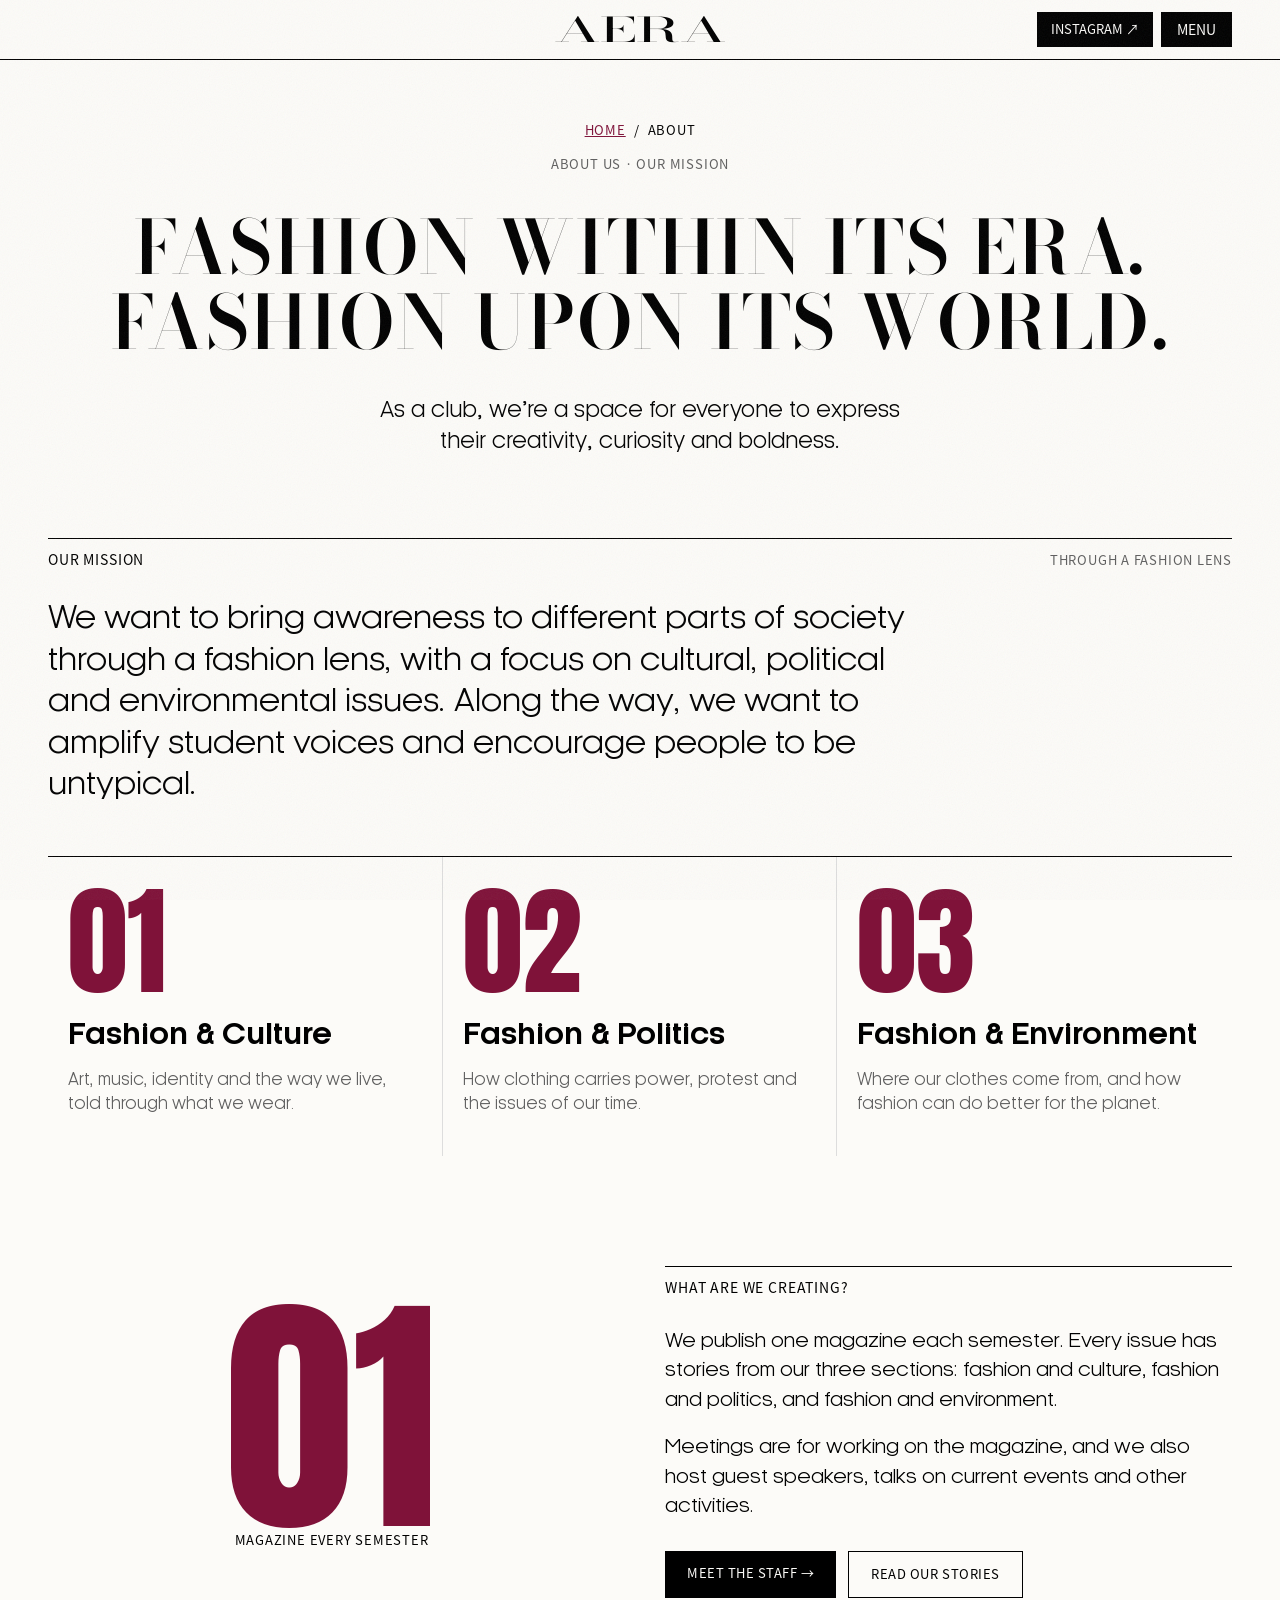
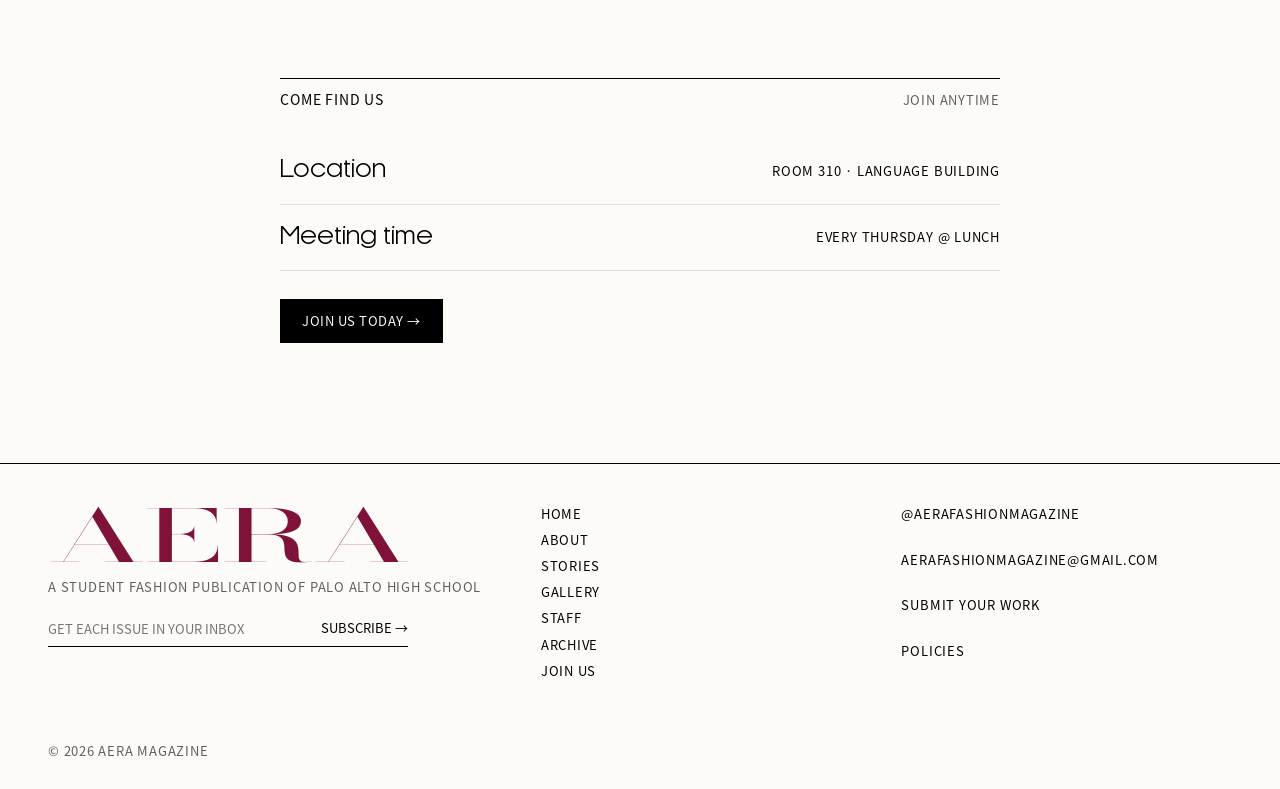
==== about.html @ 4d57c0d3 "Add the lace hover effect to the top bar AERA logo Hovering (or keyboard-focusing) the logo now fill" ====
<!doctype html>
<html lang="en">
<head>
  <meta charset="utf-8">
  <meta name="viewport" content="width=device-width, initial-scale=1">
  <title>About — Aera Magazine</title>
  <meta name="description" content="The mission, values and story of Aera Magazine.">
  <link rel="preconnect" href="https://fonts.googleapis.com">
  <link rel="preconnect" href="https://fonts.gstatic.com" crossorigin>
  <link href="https://fonts.googleapis.com/css2?family=Anton&family=Bodoni+Moda:opsz,wght@6..96,400..700&family=Pinyon+Script&display=swap" rel="stylesheet">
  <link rel="preload" href="assets/fonts/OPTIOnyx.otf" as="font" type="font/otf" crossorigin>
  <link rel="stylesheet" href="assets/css/style.css?v=2026111222451">
</head>
<body data-page="about">
  <div id="site-header"></div>
  <main>
    <header class="page-head about-head">
      <span class="kicker mono">about us · our mission</span>
      <h1 class="page-title about-title">Fashion within its era.<br>Fashion upon its world.</h1>
    </header>

    <!-- WHO ARE WE -->
    <p class="reveal about-lead">As a club, we’re a space for everyone to express their creativity, curiosity and boldness.</p>

    <div class="divider" aria-hidden="true"></div>

    <div class="wrap">
      <!-- OUR MISSION -->
      <div class="section-label"><h2>our mission</h2><span class="mono muted">through a fashion lens</span></div>
      <p class="reveal about-mission">We want to bring awareness to different parts of society through a fashion lens, with a focus on cultural, political and environmental issues. Along the way, we want to amplify student voices and encourage people to be untypical.</p>

      <div class="values values-3">
        <div class="value reveal"><div class="num">01</div><h3>Fashion &amp; Culture</h3><p>Art, music, identity and the way we live, told through what we wear.</p></div>
        <div class="value reveal"><div class="num">02</div><h3>Fashion &amp; Politics</h3><p>How clothing carries power, protest and the issues of our time.</p></div>
        <div class="value reveal"><div class="num">03</div><h3>Fashion &amp; Environment</h3><p>Where our clothes come from, and how fashion can do better for the planet.</p></div>
      </div>

      <!-- WHAT ARE WE CREATING -->
      <section class="history">
        <div class="reveal" style="text-align:center">
          <div class="big-num" aria-hidden="true">01</div>
          <span class="mono">magazine every semester</span>
        </div>
        <div class="reveal">
          <div class="section-label"><h2>what are we creating?</h2></div>
          <div class="about-copy">
            <p>We publish one magazine each semester. Every issue has stories from our three sections: fashion and culture, fashion and politics, and fashion and environment.</p>
            <p>Meetings are for working on the magazine, and we also host guest speakers, talks on current events and other activities.</p>
          </div>
          <p class="about-btns"><a class="btn" href="staff.html">meet the staff →</a><a class="btn ghost" href="stories.html">read our stories</a></p>
        </div>
      </section>

      <div class="divider" aria-hidden="true"></div>

      <!-- LOGISTICS / JOIN -->
      <section style="max-width:720px;margin:0 auto">
        <div class="reveal">
          <div class="section-label"><h2>come find us</h2><span class="mono muted">join anytime</span></div>
          <ul class="roles">
            <li>Location <span class="mono">room 310 · language building</span></li>
            <li>Meeting time <span class="mono">every thursday @ lunch</span></li>
          </ul>
          <p style="margin-top:28px"><a class="btn" href="join.html" data-view="join →">join us today →</a></p>
        </div>
      </section>

    </div>
  </main>
  <div id="site-footer"></div>
  <script src="assets/js/data.js?v=2026111222451"></script>
  <script src="assets/js/main.js?v=2026111222451"></script>

</body>
</html>
---- assets/css/style.css ----
/* ==================================================================
   AERA MAGAZINE — styles
   Quiet paper frame + loud editorial moments.
================================================================== */

/* RODE (Noto Sans CJK, SIL OFL) cut down to Latin: section headers, bylines, labels, always ALL CAPS */
@font-face { font-family: 'Rode'; src: url('../fonts/rode.woff2') format('woff2'); font-display: swap; }
/* Kamerik 105: titles (bold) and reading text (book). TODO: confirm a web licence */
@font-face { font-family: 'Kamerik'; src: url('../fonts/kamerik-book.woff2') format('woff2'); font-weight: 400; font-display: swap; }
@font-face { font-family: 'Kamerik'; src: url('../fonts/kamerik-bold.woff2') format('woff2'); font-weight: 700; font-display: swap; }
@font-face { font-family: 'Kamerik Title'; src: url('../fonts/kamerik-bold.woff2') format('woff2'); font-display: swap; }
/* brand font — OPTI Onyx (Castcraft). TODO: confirm a web licence before going public */
@font-face {
  font-family: 'Onyx';
  src: url('../fonts/OPTIOnyx.otf') format('opentype');
  font-display: swap;
}

:root {
  --paper: #FCFBF8;   /* page background: white with a hint of warmth */
  --panel: #F1EDE5;   /* soft stone behind the bookshelf and gallery ring */
  --ink: #000000;
  --muted: #5F5F5F;
  --line: #DDDDDD;

  /* AERA palette: mostly black & white, with these accents */
  --amaranth: #7F1239;           /* Dark Amaranth: main accent */
  --ivory: #FFF8E7;              /* Ivory Mist */
  --mahogany: #330B13;           /* Rich Mahogany */
  --pink: var(--ivory);          /* soft backgrounds */
  --butter: #FFF8E7;
  --cobalt: #000000;
  --magenta: #7F1239;
  --cherry: #7F1239;
  --yellow: #FFF8E7;
  --wine: #330B13;
  --forest: #330B13;
  --orange: #7F1239;
  --mustard: #FFF8E7;

  --logo: #7F1239;               /* AERA logo colour (dark amaranth) */
  --issue: var(--pink);          /* current issue colour — re-theme per issue */

  --f-brand: 'Onyx', 'Bodoni Moda', Georgia, serif;   /* AERA logo font: only for the word AERA */
  --f-title: 'Bodoni Moda', 'Didot', Georgia, serif;  /* big display titles (page titles, ring, menu) */
  --f-display: 'Montserrat', system-ui, sans-serif;
  --f-mono: 'Rode', 'Helvetica Neue', Arial, sans-serif;  /* labels, bylines, small text: always uppercase */
  --f-dot: var(--f-mono);
  --f-serif: 'Kamerik', 'Helvetica Neue', Arial, sans-serif;  /* descriptions + article text */
  --f-didone: var(--f-serif);
  --f-cond: 'Kamerik Title', 'Helvetica Neue', Arial, sans-serif;  /* article/section titles: Kamerik bold, normal case */
  --f-script: 'Pinyon Script', cursive;
  --f-num: 'Anton', 'Impact', sans-serif;  /* big numbers only (01, 02, 03) */

  --gutter: clamp(16px, 4vw, 48px);
  --nav-h: 60px;
}

*, *::before, *::after { box-sizing: border-box; }
html { scroll-behavior: smooth; }
body {
  margin: 0;
  background: var(--paper);
  color: var(--ink);
  font-family: var(--f-serif);
  font-size: 18px;
  line-height: 1.55;
  -webkit-font-smoothing: antialiased;
  overflow-x: hidden;
}
img { display: block; max-width: 100%; }
a { color: inherit; }
button { font: inherit; color: inherit; background: none; border: 0; cursor: pointer; padding: 0; }
::selection { background: var(--magenta); color: #fff; }

/* film grain over everything */
body::after {
  content: '';
  position: fixed; inset: 0;
  pointer-events: none;
  z-index: 9000;
  opacity: .06;
  background-image: url("data:image/svg+xml,%3Csvg xmlns='http://www.w3.org/2000/svg' width='180' height='180'%3E%3Cfilter id='n'%3E%3CfeTurbulence type='fractalNoise' baseFrequency='.85' numOctaves='3' stitchTiles='stitch'/%3E%3C/filter%3E%3Crect width='100%25' height='100%25' filter='url(%23n)'/%3E%3C/svg%3E");
}

/* ---------- type helpers ---------- */
.mono { font-family: var(--f-mono); font-size: 13px; letter-spacing: .06em; text-transform: uppercase; }
.dot  { font-family: var(--f-dot); text-transform: uppercase; font-weight: 400; letter-spacing: .08em; }
.script { font-family: var(--f-script); font-weight: 400; }
.muted { color: var(--muted); }
.wrap { padding-inline: var(--gutter); max-width: 1440px; margin-inline: auto; }
.sr-only { position: absolute; width: 1px; height: 1px; overflow: hidden; clip: rect(0 0 0 0); white-space: nowrap; }

.section-label {
  display: flex; justify-content: space-between; align-items: baseline;
  border-top: 1px solid var(--ink);
  padding-top: 10px; margin-bottom: 28px;
}
.section-label h2 { font-family: var(--f-mono); font-size: 14px; font-weight: 700; font-weight: 400; letter-spacing: .06em; margin: 0; text-transform: uppercase; }

:focus-visible { outline: 2px solid var(--cobalt); outline-offset: 3px; }

/* ---------- nav ---------- */
.site-nav {
  position: sticky; top: 0; z-index: 500;
  height: var(--nav-h);
  display: flex; align-items: center; justify-content: space-between; gap: 16px;
  padding-inline: var(--gutter);
  background: color-mix(in srgb, var(--paper) 94%, transparent);
  backdrop-filter: blur(8px);
  -webkit-backdrop-filter: blur(8px);
  border-bottom: 1px solid var(--ink);
}
.site-nav a { text-decoration: none; }
/* logo: centred, and stretched wide like the brand logo file (OPTIOnyx at scaleX 1.83, no extra tracking) */
.nav-logo { position: absolute; left: 50%; top: 50%; transform: translate(-50%, -50%) scaleX(1.83); font-family: var(--f-brand); font-weight: 400; letter-spacing: 0; font-size: 34px; line-height: 1; text-transform: uppercase; color: var(--ink); white-space: nowrap; padding: .15em .2em; /* room so the lace hover paints right up to the letter edges */ }
@media (max-width: 480px) { .nav-logo { font-size: 28px; } }   /* keeps it clear of the menu button on small phones */
/* hover (or keyboard focus): the same lace print as the big AERA, across the whole word. The tile is sized to cancel the logo's 1.83x stretch, so the lace isn't squashed. */
.nav-logo:hover, .nav-logo:focus-visible {
  background: url('../img/lace-texture.webp') center / calc(1.8em / 1.83) 2.755em, var(--logo);
  -webkit-background-clip: text; background-clip: text;
  -webkit-text-fill-color: transparent;
}
.nav-logo small { font-family: var(--f-mono); font-size: 10px; letter-spacing: .08em; text-transform: uppercase; color: var(--magenta); margin-left: -.2em; }
.nav-links { display: none; }   /* tabs removed: the menu button covers every page */
/* tabs: clear pills, the current page is filled pink */
.nav-links a {
  font-family: var(--f-mono); text-transform: uppercase; font-size: 14px; letter-spacing: .03em;
  padding: 7px 14px; border-radius: 0; border: 1px solid transparent;
  transition: background .2s, color .2s, border-color .2s;
}
.nav-links a:hover { border-color: var(--ink); }
.nav-links a[aria-current="page"] { background: var(--magenta); color: #fff; border-color: var(--magenta); font-weight: 700; }
.nav-ig { font-family: var(--f-mono); text-transform: uppercase; font-size: 13px; white-space: nowrap; padding: 7px 14px; border-radius: 0; background: var(--ink); color: var(--paper); }
.nav-ig:hover { background: var(--magenta); }
.nav-toggle { font-family: var(--f-mono); text-transform: uppercase; font-size: 14px; padding: 7px 16px; border-radius: 0; background: var(--ink); color: var(--paper); }

.nav-right { display: flex; align-items: center; gap: 8px; margin-left: auto; }   /* keeps the menu button on the right now the logo is centred */
.nav-toggle { display: block !important; }
@media (max-width: 1100px) { .nav-links, .nav-ig { display: none; } }

/* full-screen menu — every screen size */
.mobile-menu {
  position: fixed; inset: 0; z-index: 600;
  background: var(--ink); color: var(--paper);
  display: grid; grid-template-columns: 1fr; grid-template-rows: auto 1fr;
  padding: 16px var(--gutter) 28px;
  transform: translateY(-100%);
  transition: transform .55s cubic-bezier(.7, 0, .2, 1);
  overflow-y: auto;
}
.mobile-menu.open { transform: none; }
.menu-top { display: flex; justify-content: space-between; align-items: center; min-height: calc(var(--nav-h) - 16px); }
.menu-logo { font-family: var(--f-brand); font-size: 34px; letter-spacing: 0; text-transform: uppercase; color: var(--ivory); transform: scaleX(1.83); transform-origin: left center; }   /* on the black menu; wide like the brand logo file, same as .nav-logo */
.mobile-menu .close { font-family: var(--f-mono); text-transform: uppercase; font-size: 14px; color: var(--ink); background: var(--paper); padding: 7px 16px; }
.mobile-menu .close:hover { background: var(--magenta); color: #fff; }
/* page names with the meeting + Instagram line right under them, centred together */
.menu-body { display: flex; flex-direction: column; justify-content: center; gap: 26px; padding: 24px 0; }
.menu-links { display: flex; flex-direction: column; }
@media (min-width: 1000px) { .menu-body { padding-right: calc(clamp(70px, 9vw, 130px) + 40px); } }
.menu-links a { display: block; text-decoration: none; border-bottom: 1px solid #ffffff1f; padding: 2px 0; color: #ffffff99; }
.menu-links span { display: inline-block; font-family: var(--f-title); text-transform: uppercase; font-size: clamp(36px, min(9.5vh, 15vw), 112px); line-height: .98; letter-spacing: .02em; transition: color .25s, transform .35s cubic-bezier(.3, 1.4, .5, 1); }
.menu-links a:hover span, .menu-links a:focus-visible span, .menu-links a[aria-current="page"] span { color: var(--paper); }
/* faint vertical lace trim down the right edge of the menu */
.mobile-menu::after { content: ''; position: absolute; top: 0; right: 0; bottom: 0; width: clamp(70px, 9vw, 130px); pointer-events: none;
  background: url('../img/lace-vertical-white.webp') repeat-y right center / 100% auto; opacity: .14; }
.menu-links a:hover span { transform: translateX(14px); }
.menu-info { display: flex; flex-wrap: wrap; gap: 6px 28px; color: #ffffff80; font-size: 11px; }
.menu-info p { margin: 0; }
.menu-info a { color: var(--paper); text-decoration: none; }
.menu-info a:hover { color: #FFF8E7; }
/* ---------- hero / ornament ---------- */
.ornament-row {
  display: grid; grid-template-columns: 1fr 1fr; gap: 6px;
  padding: 18px var(--gutter) 0;
}
.ornament { width: 100%; height: auto; overflow: visible; will-change: transform, opacity; }
.ornament path { fill: none; stroke: var(--ink); stroke-width: 2.3; stroke-linecap: round; stroke-linejoin: round; }

.hero-name { --fs: clamp(120px, 29vw, 400px); position: relative; text-align: center; padding: 56px var(--gutter) 10px; }
.hero-name .wordmark, .hero-name .hero-sub { position: relative; z-index: 2; }
.wordmark {
  font-family: var(--f-brand); font-weight: 400;
  font-size: var(--fs);
  letter-spacing: .04em; line-height: .86;
  color: var(--ink);
  margin: 0; padding-left: .04em;
  display: inline-flex;
}
.wordmark span { display: inline-block; }
.wordmark span:hover, .wordmark span.lit {
  /* lace print shows through the letter, in the logo colour */
  padding: .25em .3em; margin: -.25em -.3em;
  background: url('../img/lace-texture.webp') center / 1.8em auto, var(--logo);
  -webkit-background-clip: text; background-clip: text;
  -webkit-text-fill-color: transparent;
}
.hero-sub { display: flex; flex-direction: column; gap: 8px; margin-top: 34px; align-items: center; }
.hero-sub .mono { color: var(--muted); }

/* ---------- bookshelf ---------- */
.shelf-panel {
  position: relative;
  margin: 34px var(--gutter) 0;
  background: var(--panel);
  padding: 28px 0 0;
  overflow: hidden;
}
.panel-corners { position: absolute; inset: 12px 16px auto; display: flex; justify-content: space-between; z-index: 2; }
.panel-corners span { font-family: var(--f-mono); font-size: 11px; letter-spacing: .08em; text-transform: uppercase; }
.shelf-title {
  font-family: var(--f-title); font-weight: 400;
  font-size: clamp(48px, 8vw, 116px); line-height: .9;
  text-align: center; margin: 26px 0 0; letter-spacing: -.01em;
}
.aera-word { font-family: var(--f-brand); }
em { font-style: normal; }
main p em, main li em { color: var(--magenta); }
.shelf-title em, .page-title em { font-family: var(--f-script); font-style: normal; font-weight: 400; color: var(--magenta); font-size: 1.04em; letter-spacing: 0; text-transform: none; padding-right: .06em; }
.shelf {
  position: relative;
  height: 330px;
  margin-top: 18px;
  touch-action: pan-y;
  user-select: none;
  cursor: grab;
}
.shelf:active { cursor: grabbing; }
.shelf::after { content: ''; position: absolute; left: 0; right: 0; bottom: 0; height: 22px; background: linear-gradient(#0000, #0000000d); pointer-events: none; }
.shelf-hint { display: flex; justify-content: space-between; padding: 12px 16px 14px; }
.book {
  position: absolute; left: 0; bottom: 20px;
  height: var(--h);
  perspective: 1100px;
  text-decoration: none;
  will-change: transform;
}
.book-3d { position: absolute; inset: 0; transition: transform .35s ease; }
.book:hover .book-3d, .book.open .book-3d { transform: translateY(-10px); }
.spine, .cover {
  position: absolute; top: 0; left: 0; height: 100%;
  backface-visibility: hidden; -webkit-backface-visibility: hidden;
  will-change: transform;
  transition: transform .75s cubic-bezier(.6, .05, .2, 1), filter .75s;
  box-shadow: inset -2px 0 0 #0000001f, inset 2px 0 0 #ffffff26, 2px 2px 6px #0000001c;
}
.spine {
  width: var(--sw);
  background: var(--c);
  color: var(--t);
  transform-origin: right center;
  display: flex; flex-direction: column; align-items: center; justify-content: space-between;
  padding: 10px 0;
  overflow: hidden;
}
.book.lean .book-3d { transform: rotate(-4deg); transform-origin: bottom right; }
.book.lean:hover .book-3d, .book.lean.open .book-3d { transform: translateY(-10px); }
.spine-title { writing-mode: vertical-rl; transform: rotate(180deg); white-space: nowrap; line-height: 1; }
.spine-sub { writing-mode: vertical-rl; transform: rotate(180deg); font-family: var(--f-mono); font-size: 9px; letter-spacing: .1em; text-transform: uppercase; opacity: .8; }
.spine .dotmark { width: 6px; height: 6px; border-radius: 0; background: var(--cherry); flex: none; }
.f-cond   .spine-title { font-family: var(--f-cond); font-size: calc(var(--sw) * .58); letter-spacing: .04em; text-transform: uppercase; }
.f-didone .spine-title { font-family: var(--f-didone); font-size: calc(var(--sw) * .44); }
.f-mono   .spine-title { font-family: var(--f-mono); font-size: 10px; letter-spacing: .12em; text-transform: uppercase; }
.f-script .spine-title { font-family: var(--f-script); font-size: calc(var(--sw) * .55); }
.f-dot    .spine-title { font-family: var(--f-dot); text-transform: uppercase; font-weight: 600; font-size: calc(var(--sw) * .42); letter-spacing: .1em; }
.f-spaced .spine-title { font-family: var(--f-cond); font-size: calc(var(--sw) * .5); letter-spacing: .3em; text-transform: uppercase; }

.cover {
  width: var(--cw);
  transform-origin: left center;
  transform: rotateY(90deg);
  background: var(--c);
  color: #fff;
  overflow: hidden;
}
.cover img { width: 100%; height: 100%; object-fit: cover; }
.cover .mast {
  position: absolute; top: 8px; left: 0; right: 0; text-align: center;
  font-family: var(--f-brand); font-size: calc(var(--cw) * .42); line-height: .9; letter-spacing: .03em;
  color: #fff; text-shadow: 0 1px 8px #0006;
}
.cover .cap {
  position: absolute; left: 8px; right: 8px; bottom: 8px;
  font-family: var(--f-mono); text-transform: uppercase; font-size: 9.5px; line-height: 1.3; letter-spacing: .04em;
  color: #fff; text-shadow: 0 1px 6px #0007;
}
.book.open .spine { transform: rotateY(-88deg); filter: brightness(.6); }
.book.open .cover { transform: rotateY(0); }

/* ---------- latest stories list ---------- */
.latest { margin-top: 90px; }
.story-list { list-style: none; margin: 0; padding: 0; }
.story-row a {
  display: grid; grid-template-columns: 56px 150px 1fr 170px 110px;
  gap: 18px; align-items: baseline;
  padding: 16px 0;
  border-bottom: 1px solid var(--line);
  text-decoration: none;
  position: relative;
}
.story-row .t { font-family: var(--f-cond); letter-spacing: .01em; font-size: clamp(22px, 2.6vw, 36px); line-height: 1.08; transition: transform .35s, color .3s; }
.story-row a:hover .t { transform: translateX(14px); color: var(--row-c, var(--magenta)); }
.story-row .thumb {
  position: absolute; right: 22%; top: 50%; width: 150px; aspect-ratio: 3/4; object-fit: cover;
  transform: translateY(-50%) rotate(4deg) scale(.6); opacity: 0;
  transition: opacity .25s, transform .4s cubic-bezier(.3, 1.4, .5, 1);
  pointer-events: none; z-index: 3;
}
.story-row a:hover .thumb { opacity: 1; transform: translateY(-50%) rotate(-3deg) scale(1); }
@media (max-width: 820px) {
  .story-row a { grid-template-columns: 1fr; gap: 4px; }
  .story-row .n, .story-row .thumb { display: none; }
}

/* ---------- photo-filled giant type ---------- */
.poster-block {
  position: relative;
  background: var(--pc, var(--magenta));
  padding: clamp(20px, 3vw, 40px);
  display: block;
  text-decoration: none;
  overflow: hidden;
}
.photo-type {
  font-family: var(--f-cond);
  text-transform: uppercase;
  line-height: .84;
  letter-spacing: -.01em;
  margin: 0;
  background-image: var(--img);
  background-size: cover; background-position: center;
  -webkit-background-clip: text; background-clip: text;
  color: transparent;
  filter: contrast(1.15) saturate(1.2);
}
.photo-type span { display: block; }
.poster-block .photo-type { font-size: clamp(64px, 15.5vw, 250px); transition: background-position 1.2s ease; }
.poster-block:hover .photo-type { background-position: 50% 30%; }
.poster-meta { display: flex; justify-content: space-between; color: #fff; margin-top: 14px; mix-blend-mode: difference; }

/* ---------- marquee of cutouts ---------- */
.marquee { overflow: hidden; padding: 60px 0 40px; }
.marquee-track { display: flex; align-items: center; gap: clamp(30px, 5vw, 80px); width: max-content; animation: marquee 70s linear infinite; }
.marquee:hover .marquee-track { animation-play-state: paused; }
@keyframes marquee { to { transform: translateX(-50%); } }
.cutout { position: relative; flex: none; text-decoration: none; transition: transform .45s cubic-bezier(.3, 1.5, .5, 1); }
.cutout img { width: 100%; height: 100%; object-fit: cover; box-shadow: 0 6px 18px #0000001a; }
.cutout:hover { transform: translateY(-14px) rotate(-4deg) scale(1.06); z-index: 2; }
.cutout .cap { position: absolute; left: 0; top: 100%; margin-top: 8px; opacity: 0; transition: opacity .3s; white-space: nowrap; }
.cutout:hover .cap { opacity: 1; }

/* ---------- mission / join strip ---------- */
.mission-strip { display: grid; grid-template-columns: minmax(0, 560px); gap: 40px; margin-top: 90px; align-items: end; }
.join-card {
  border: 1px solid var(--ink); padding: 26px; position: relative; text-decoration: none; display: block;
  transition: background .3s, color .3s;
}
.join-card:hover { background: var(--ink); color: var(--paper); }
.join-card .script { font-size: 64px; line-height: 1; color: var(--magenta); }
.join-card p { margin: 10px 0 0; }
@media (max-width: 820px) { .mission-strip { grid-template-columns: 1fr; } }

/* selection-box script accent (the "Portfolio" pin) */
.select-box { position: relative; display: inline-block; padding: 4px 18px; border: 1px solid var(--ink); }
.select-box::before, .select-box::after,
.select-box > i::before, .select-box > i::after {
  content: ''; position: absolute; width: 7px; height: 7px; background: var(--ink);
}
.select-box::before { left: -4px; top: -4px; }
.select-box::after { right: -4px; top: -4px; }
.select-box > i::before { left: -4px; bottom: -4px; }
.select-box > i::after { right: -4px; bottom: -4px; }

/* ---------- instagram ---------- */
.ig-block { margin-top: 110px; text-align: center; }
.ig-block > .mono { display: block; margin-bottom: 22px; }
.ig-handle {
  display: inline-block; text-decoration: none;
  font-family: var(--f-cond);
  font-size: clamp(18px, 5.4vw, 76px); line-height: 1; max-width: 100%; white-space: nowrap;
  transition: color .3s;
}
.ig-handle:hover { color: var(--magenta); }
.ig-grid { display: grid; grid-template-columns: repeat(6, 1fr); gap: 6px; margin-top: 30px; }
.ig-grid a { aspect-ratio: 1; overflow: hidden; position: relative; }
.ig-grid img { width: 100%; height: 100%; object-fit: cover; transition: transform .6s, filter .4s; filter: grayscale(1); }
.ig-grid a:hover img { transform: scale(1.08); filter: none; }
.socials { display: flex; justify-content: center; gap: 28px; margin-top: 22px; flex-wrap: wrap; }
.socials a { font-family: var(--f-dot); text-transform: uppercase; font-weight: 400; font-size: 13px; letter-spacing: .1em; }
@media (max-width: 700px) { .ig-grid { grid-template-columns: repeat(3, 1fr); } }

/* ---------- footer ---------- */
.site-footer { margin-top: 120px; padding: 40px var(--gutter) 28px; border-top: 1px solid var(--ink); display: grid; grid-template-columns: 1.4fr 1fr 1fr; gap: 30px; }
.site-footer .big { width: fit-content; /* box hugs the letters, so stretching it doesn't push the page wider than a phone screen */ font-family: var(--f-brand); font-weight: 400; letter-spacing: 0; font-size: 72px; line-height: .9; color: var(--logo); transform: scaleX(1.83); transform-origin: left center; }   /* wide like the brand logo file, same as .nav-logo */
.site-footer ul { list-style: none; padding: 0; margin: 0; display: grid; gap: 6px; }
.site-footer a { text-decoration: none; }
.site-footer a:hover { color: var(--magenta); }
.newsletter { display: flex; border-bottom: 1px solid var(--ink); margin-top: 14px; max-width: 360px; }
.newsletter input { flex: 1; border: 0; background: none; font-family: var(--f-mono); text-transform: uppercase; font-size: 13px; padding: 8px 0; outline: none; }
.newsletter button { font-family: var(--f-mono); text-transform: uppercase; font-size: 13px; }
.footer-base { grid-column: 1 / -1; display: flex; justify-content: space-between; flex-wrap: wrap; gap: 10px; margin-top: 30px; }
@media (max-width: 820px) { .site-footer { grid-template-columns: 1fr; } }

/* ---------- generic page header ---------- */
.page-head { padding: 60px var(--gutter) 56px; text-align: center; }
.page-head .kicker { display: block; margin-bottom: 18px; color: var(--muted); }
.page-title {
  font-family: var(--f-title); font-weight: 400;
  font-size: clamp(76px, 15vw, 240px); line-height: .86; margin: 0; letter-spacing: 0;
}

/* ---------- stories index ---------- */
.filters { display: flex; flex-wrap: wrap; gap: 8px; justify-content: center; margin-bottom: 44px; }
.chip {
  font-family: var(--f-mono); text-transform: uppercase; font-size: 12px; letter-spacing: .05em;
  border: 1px solid var(--ink); border-radius: 0; padding: 5px 14px;
  transition: background .2s, color .2s;
}
.chip:hover, .chip[aria-pressed="true"] { background: var(--ink); color: var(--paper); }
.story-grid { display: grid; grid-template-columns: repeat(3, 1fr); gap: 54px 32px; }
.story-card { text-decoration: none; display: block; }
.story-card:nth-child(3n+2) { margin-top: 70px; }
.story-card .img { overflow: hidden; aspect-ratio: 4/5; background: var(--c); position: relative; }
.story-card img { width: 100%; height: 100%; object-fit: cover; transition: transform .8s cubic-bezier(.2, .7, .2, 1), filter .5s; filter: grayscale(.25); }
.story-card:hover img { transform: scale(1.05); filter: none; }
.story-card .img .big-letter {
  position: absolute; left: -.06em; bottom: -.22em;
  font-family: var(--f-didone); font-size: 220px; line-height: 1; color: var(--paper);
  mix-blend-mode: difference; pointer-events: none;
}
.story-card .meta { display: flex; justify-content: space-between; margin-top: 12px; }
.story-card h3 { font-family: var(--f-cond); font-weight: 400; font-size: 32px; line-height: 1.05; margin: 6px 0 6px; }
.story-card p { margin: 0; color: var(--muted); font-size: 16px; }
.story-card.hide { display: none; }
@media (max-width: 960px) { .story-grid { grid-template-columns: 1fr 1fr; } .story-card:nth-child(3n+2) { margin-top: 0; } .story-card:nth-child(2n) { margin-top: 50px; } }
@media (max-width: 600px) { .story-grid { grid-template-columns: 1fr; } .story-card:nth-child(2n) { margin-top: 0; } }

/* ---------- article ---------- */
.article-hero { position: relative; }
.hero-poster { background: var(--pc); padding: clamp(16px, 3vw, 40px); min-height: 88vh; display: flex; flex-direction: column; justify-content: space-between; }
.hero-poster .photo-type { font-size: clamp(70px, 17vw, 300px); }
.hero-poster .meta-row { display: flex; justify-content: space-between; color: #fff; mix-blend-mode: difference; flex-wrap: wrap; gap: 10px; }

.hero-spread { display: grid; grid-template-columns: 1fr 1fr; min-height: 88vh; }
.hero-spread .left { position: relative; overflow: hidden; }
.hero-spread .left img { width: 100%; height: 100%; object-fit: cover; }
.hero-spread .right { position: relative; padding: clamp(24px, 4vw, 64px); display: flex; flex-direction: column; justify-content: space-between; overflow: hidden; }
.hero-spread .giant-letter {
  position: absolute; right: -.08em; top: -.18em;
  font-family: var(--f-didone); font-size: clamp(300px, 46vw, 760px); line-height: 1; color: var(--pc); opacity: .95; pointer-events: none;
}
.hero-spread h1 { position: relative; font-family: var(--f-cond); font-weight: 400; font-size: clamp(44px, 6vw, 96px); line-height: .95; margin: 0; }
.hero-spread .dek { position: relative; font-size: 22px; max-width: 26ch; }
@media (max-width: 820px) { .hero-spread { grid-template-columns: 1fr; } .hero-spread .left { height: 60vh; } }

.hero-collage { position: relative; min-height: 92vh; padding: 40px var(--gutter); overflow: hidden; }
.pop-grid { display: grid; grid-template-columns: repeat(3, 1fr); width: min(560px, 80vw); aspect-ratio: 1; margin: 30px auto 0; position: relative; }
.pop-grid div { background-image: var(--img); background-size: 300% 300%; background-blend-mode: multiply; }
.pop-grid .star { position: absolute; width: 70px; height: 70px; background: var(--yellow); clip-path: polygon(50% 0, 61% 35%, 98% 35%, 68% 57%, 79% 91%, 50% 70%, 21% 91%, 32% 57%, 2% 35%, 39% 35%); z-index: 2; }
.scatter { position: absolute; inset: 0; pointer-events: none; }
.scatter span { position: absolute; font-family: var(--f-didone); line-height: .8; color: var(--ink); mix-blend-mode: multiply; }
.hero-collage h1 { position: relative; text-align: center; font-family: var(--f-cond); font-size: clamp(54px, 10vw, 150px); line-height: .9; margin: 30px 0 0; }
.hero-collage .dek { text-align: center; font-size: 22px; }

.article-meta { display: flex; gap: 22px; flex-wrap: wrap; justify-content: center; padding: 28px var(--gutter); border-bottom: 1px solid var(--line); }
.article-meta a { color: var(--magenta); }
.article-body { max-width: 1100px; margin: 60px auto 0; padding-inline: var(--gutter); }
.article-body .cols { columns: 2 320px; column-gap: 48px; }
.article-body .cols p { margin: 0 0 1em; }
.article-body .cols p:first-child::first-letter {
  float: left; font-family: var(--f-didone); font-size: 6.2em; line-height: .78; margin: .06em .08em 0 0; color: var(--pc);
}
.pull { position: relative; text-align: center; margin: 80px auto; max-width: 900px; padding-inline: var(--gutter); }
.pull blockquote { margin: 0; font-family: var(--f-didone); font-size: clamp(32px, 5vw, 70px); line-height: 1.04; position: relative; z-index: 1; }
.full-bleed { margin: 80px 0; position: relative; }
.full-bleed img { width: 100%; height: 80vh; object-fit: cover; }
.full-bleed .side-text { position: absolute; right: 10px; top: 0; bottom: 0; writing-mode: vertical-rl; color: #fff; mix-blend-mode: difference; display: flex; align-items: center; }
.credits { display: flex; justify-content: space-between; flex-wrap: wrap; gap: 8px; padding: 10px var(--gutter); }
.next-story { display: block; text-decoration: none; text-align: center; padding: 80px var(--gutter); border-top: 1px solid var(--ink); margin-top: 80px; }
.next-story .t { font-family: var(--f-cond); font-size: clamp(40px, 7vw, 110px); line-height: 1; display: block; margin-top: 12px; transition: color .3s; }
.next-story:hover .t { color: var(--magenta); }

/* ---------- about ---------- */
.divider { display: block; height: 0; margin: 80px auto; }
/* equal space above the title (from the kicker) and below it (to the lead sentence) */
.about-head { padding-bottom: 0; }
.about-head .kicker { margin-bottom: 36px; }
.about-title { text-transform: uppercase; font-weight: 600; font-size: clamp(34px, 5.8vw, 96px); line-height: 1; letter-spacing: .02em; }
.about-lead { text-align: center; max-width: 640px; margin: 36px auto 0; padding-inline: var(--gutter); font-size: 21px; line-height: 1.5; }
.about-mission { font-family: var(--f-serif); font-size: clamp(22px, 2.4vw, 32px); line-height: 1.35; max-width: 900px; margin: 0 0 50px; }
.values { display: grid; grid-template-columns: repeat(4, 1fr); gap: 0; border-top: 1px solid var(--ink); }
.value { padding: 24px 20px 40px; border-right: 1px solid var(--line); position: relative; overflow: hidden; }
.value:last-child { border-right: 0; }
.value .num { font-family: var(--f-num); font-size: 120px; line-height: 1; color: var(--logo); }
.value h3 { font-family: var(--f-cond); font-weight: 400; font-size: 28px; margin: 14px 0 10px; }
.value p { margin: 0; font-size: 16px; line-height: 1.5; color: var(--muted); }
.values-3 { grid-template-columns: repeat(3, 1fr); }
@media (max-width: 900px) { .values:not(.values-3) { grid-template-columns: 1fr 1fr; } }
@media (max-width: 700px) { .values-3 { grid-template-columns: 1fr; } .values-3 .value { border-right: 0; border-bottom: 1px solid var(--line); } }
@media (max-width: 560px) { .values { grid-template-columns: 1fr; } }
.history { display: grid; grid-template-columns: 1fr 1fr; gap: 50px; align-items: center; margin-top: 110px; }
.history .big-num { font-family: var(--f-num); font-size: clamp(120px, 20vw, 300px); line-height: .85; color: var(--logo); }
.about-copy { display: grid; gap: 18px; max-width: 52ch; }
.about-copy p { margin: 0; font-size: 19px; line-height: 1.55; }
.about-btns { display: flex; flex-wrap: wrap; gap: 12px; margin: 30px 0 0; }
@media (max-width: 820px) { .history { grid-template-columns: 1fr; } }

/* ---------- staff / masthead ---------- */
.masthead-group { margin-top: 70px; }
.board { display: flex; flex-wrap: wrap; gap: 46px 34px; }
.polaroid {
  width: 230px; background: #fff; padding: 12px 12px 18px;
  box-shadow: 0 10px 26px #00000018, 0 1px 2px #0002;
  transform: rotate(var(--r));
  transition: transform .45s cubic-bezier(.3, 1.5, .5, 1), box-shadow .3s;
  position: relative;
}
.polaroid::before { /* pin / tape */
  content: ''; position: absolute; top: -10px; left: 50%; width: 70px; height: 22px; transform: translateX(-50%) rotate(-3deg);
  background: color-mix(in srgb, var(--tape, var(--pink)) 75%, transparent);
}
.polaroid:hover { transform: rotate(0) translateY(-8px) scale(1.04); z-index: 3; box-shadow: 0 18px 40px #00000026; }
.polaroid .ph { position: relative; aspect-ratio: 4/5; overflow: hidden; background: #ddd; }
.polaroid .ph img { position: absolute; inset: 0; width: 100%; height: 100%; object-fit: cover; transition: opacity .5s; }
.polaroid .ph .alt { opacity: 0; }
.polaroid .ph .initials { position: absolute; inset: 0; display: grid; place-items: center; background: var(--ink); color: var(--paper); font-family: var(--f-title); font-size: clamp(54px, 7vw, 84px); letter-spacing: .04em; }
.polaroid:hover .ph .alt { opacity: 1; }
.polaroid h3 { font-family: var(--f-didone); font-weight: 400; font-size: 24px; margin: 12px 0 0; line-height: 1.05; }
.polaroid .role { color: var(--magenta); margin-top: 4px; }
.polaroid p { font-size: 15px; line-height: 1.4; margin: 8px 0 0; }
.polaroid .fave { font-family: var(--f-script); font-size: 22px; line-height: 1.1; margin-top: 8px; color: var(--ink); }
.polaroid .ig { display: inline-block; margin-top: 8px; text-decoration: none; }
.polaroid .ig:hover { color: var(--magenta); }
@media (max-width: 560px) { .board { justify-content: center; } .polaroid { width: min(300px, 86vw); } }

/* ---------- gallery ring ---------- */
.ring-frame {
  position: relative; margin: 0 var(--gutter);
  background: var(--panel); height: calc(100vh - var(--nav-h) - 90px); min-height: 560px;
  overflow: hidden;
}
.ring-frame .panel-corners { inset: 14px 18px auto; }
.ring-frame .panel-bottom { position: absolute; inset: auto 18px 14px; display: flex; justify-content: space-between; z-index: 2; }
.ring-frame .panel-bottom span { font-family: var(--f-mono); font-size: 11px; letter-spacing: .08em; text-transform: uppercase; }
.stage { position: absolute; inset: 0; touch-action: pan-y; user-select: none; cursor: grab; }
.stage:active { cursor: grabbing; }
.card {
  position: absolute; left: 50%; top: 50%;
  width: var(--cw); height: var(--ch);
  border-radius: 0;
  overflow: hidden;
  box-shadow: 0 10px 30px #00000020;
  will-change: transform;
  background: #ccc;
}
.card img { width: 100%; height: 100%; object-fit: cover; pointer-events: none; }
.card.type { display: grid; place-items: center; text-align: center; }
.card.type.t-a { background: var(--ink); color: #fff; font-family: var(--f-display); font-size: 120px; line-height: 1; }
.card.type.t-yep { background: #fff; color: var(--cherry); font-family: var(--f-cond); font-size: 64px; }
.card.type.t-aera { background: var(--cobalt); color: #fff; font-family: var(--f-brand); font-size: 64px; letter-spacing: .04em; }
.card.type.t-lime { background: #FFF8E7; color: var(--ink); font-family: var(--f-script); font-size: 44px; }
.card.type.t-txt { background: var(--ink); color: #fff; font-family: var(--f-mono); text-transform: uppercase; font-size: 11px; text-align: left; padding: 14px; place-items: start; line-height: 1.5; }
.ring-controls {
  position: absolute; left: 50%; top: 50%; transform: translate(-50%, -50%);
  display: grid; gap: 10px; z-index: 1;
  width: min(300px, 46%);
}
.ring-controls label { display: grid; grid-template-columns: 58px 1fr 58px; align-items: center; gap: 8px; font-family: var(--f-mono); font-size: 11px; color: #8b8b88; text-transform: uppercase; }
.ring-controls label span:last-child { text-align: right; }
.ring-controls input[type=range] { -webkit-appearance: none; appearance: none; height: 1px; background: #b8b8b4; }
.ring-controls input[type=range]::-webkit-slider-thumb { -webkit-appearance: none; width: 26px; height: 10px; border-radius: 0; background: var(--ink); cursor: pointer; }
.ring-controls input[type=range]::-moz-range-thumb { width: 26px; height: 10px; border-radius: 0; background: var(--ink); border: 0; cursor: pointer; }
.view-toggle { display: flex; justify-content: center; gap: 8px; margin: 0 0 22px; }

.masonry { columns: 4 240px; column-gap: 14px; }
.masonry button { display: block; width: 100%; margin-bottom: 14px; break-inside: avoid; position: relative; overflow: hidden; }
.masonry img { width: 100%; height: auto; transition: transform .6s; }
.masonry button:hover img { transform: scale(1.04); }
.masonry .cap { position: absolute; left: 8px; bottom: 8px; color: #fff; mix-blend-mode: difference; }
.masonry button.hide { display: none; }
[hidden] { display: none !important; }

/* lightbox */
.lightbox { position: fixed; inset: 0; z-index: 800; background: #0B0B0Bf2; color: var(--paper); display: grid; grid-template-rows: auto 1fr auto; padding: 16px var(--gutter); }
.lightbox .top, .lightbox .bottom { display: flex; justify-content: space-between; gap: 14px; flex-wrap: wrap; align-items: center; }
.lightbox .stagebox { display: grid; place-items: center; min-height: 0; padding: 16px 0; }
.lightbox img { max-height: 100%; max-width: 100%; object-fit: contain; }
.lightbox button { color: var(--paper); font-family: var(--f-mono); text-transform: uppercase; font-size: 13px; }
.lightbox button:hover { color: #FFF8E7; }

/* ---------- archive ---------- */
.issue-list { display: grid; grid-template-columns: repeat(auto-fill, minmax(220px, 1fr)); gap: 40px 28px; }
.issue-card { text-decoration: none; display: block; }
.issue-card .cv { aspect-ratio: 5/7; position: relative; overflow: hidden; background: var(--c); box-shadow: 0 10px 26px #0000001f; transition: transform .45s cubic-bezier(.3, 1.4, .5, 1); }
.issue-card:hover .cv { transform: translateY(-8px) rotate(-1.5deg); }
.issue-card .cv img { width: 100%; height: 100%; object-fit: cover; }
.issue-card .cv .mast { position: absolute; top: 10px; left: 0; right: 0; text-align: center; font-family: var(--f-brand); font-size: 84px; color: #fff; mix-blend-mode: difference; line-height: 1; }
.issue-card h3 { font-family: var(--f-didone); font-weight: 400; font-size: 28px; margin: 14px 0 2px; }
.issue-card p { margin: 6px 0 0; font-size: 15px; color: var(--muted); }

/* ---------- join / get involved ---------- */
.repeat-type { font-family: var(--f-cond); font-size: clamp(60px, 13vw, 200px); line-height: .95; margin: 14px 0 0; letter-spacing: -.02em; }
.repeat-type span { display: block; }
.repeat-type span:nth-child(1) { opacity: .25; } .repeat-type span:nth-child(2) { opacity: .55; }
.join-grid { display: grid; grid-template-columns: 1fr 1fr; gap: 50px; margin-top: 70px; }
.roles { list-style: none; margin: 0; padding: 0; }
.roles li { display: flex; justify-content: space-between; gap: 12px; border-bottom: 1px solid var(--line); padding: 14px 0; font-family: var(--f-didone); font-size: 24px; }
.roles li .mono { align-self: center; }
.btn {
  display: inline-block; text-decoration: none;
  font-family: var(--f-mono); text-transform: uppercase; font-size: 13px; letter-spacing: .04em;
  background: var(--ink); color: var(--paper); padding: 12px 22px; border-radius: 0;
  transition: background .2s;
}
.btn:hover { background: var(--magenta); }
.btn.ghost { background: transparent; color: var(--ink); border: 1px solid var(--ink); }
.btn.ghost:hover { background: var(--ink); color: var(--paper); }
.events { display: grid; gap: 0; border-top: 1px solid var(--ink); }
.event { display: grid; grid-template-columns: 140px 1fr auto; gap: 20px; padding: 20px 0; border-bottom: 1px solid var(--line); align-items: center; }
.event .d { font-family: var(--f-cond); font-size: 46px; line-height: 1; color: var(--magenta); }
.event h3 { font-family: var(--f-didone); font-weight: 400; font-size: 28px; margin: 0; }
.event p { margin: 2px 0 0; font-size: 15px; color: var(--muted); }
.form { display: grid; gap: 16px; max-width: 560px; }
.form label { display: grid; gap: 4px; }
.form input, .form select, .form textarea {
  font-family: var(--f-serif); font-size: 18px; background: transparent; border: 0; border-bottom: 1px solid var(--ink); padding: 8px 0; outline: none; color: var(--ink);
}
.form input:focus, .form textarea:focus, .form select:focus { border-color: var(--magenta); }
.policy-list { columns: 2 300px; column-gap: 40px; }
.policy-list details { break-inside: avoid; border-top: 1px solid var(--line); padding: 14px 0; }
.policy-list summary { font-family: var(--f-didone); font-size: 22px; cursor: pointer; }
.policy-list p { font-size: 16px; color: var(--muted); }
@media (max-width: 820px) { .join-grid { grid-template-columns: 1fr; } .event { grid-template-columns: 90px 1fr; } .event .btn { grid-column: 2; justify-self: start; } }

/* ---------- reveal on scroll ---------- */
.reveal { opacity: 0; transform: translateY(26px); transition: opacity .9s ease, transform .9s cubic-bezier(.2, .7, .2, 1); }
.reveal.in { opacity: 1; transform: none; }

/* ---------- reduced motion ---------- */
@media (prefers-reduced-motion: reduce) {
  *, *::before, *::after { animation-duration: .001ms !important; animation-iteration-count: 1 !important; transition-duration: .001ms !important; scroll-behavior: auto !important; }
  .reveal { opacity: 1; transform: none; }
  .marquee-track { animation: none; flex-wrap: wrap; justify-content: center; width: auto; }
}

/* ---------- explore tiles (clear way into every section) ---------- */
.explore { display: grid; grid-template-columns: repeat(3, 1fr); gap: 0; border-top: 1px solid var(--ink); border-left: 1px solid var(--ink); }
.tile {
  position: relative; display: flex; flex-direction: column; justify-content: space-between; gap: 30px;
  min-height: 190px; padding: 18px 20px;
  border-right: 1px solid var(--ink); border-bottom: 1px solid var(--ink);
  text-decoration: none; overflow: hidden;
  transition: background .3s, color .3s;
}
.tile .t { font-family: var(--f-cond); font-size: clamp(40px, 5vw, 74px); line-height: .9; }
.tile .d { font-family: var(--f-serif); font-size: 17px; max-width: 28ch; }
.tile .arrow { position: absolute; top: 16px; right: 18px; font-family: var(--f-mono); text-transform: uppercase; font-size: 22px; transition: transform .3s; }
.tile:hover { background: var(--ink); color: var(--paper); }   /* all tiles alike: plain white, black on hover */
.tile:hover .arrow { transform: translate(4px, -4px); }
@media (max-width: 900px) { .explore { grid-template-columns: 1fr 1fr; } }
@media (max-width: 560px) { .explore { grid-template-columns: 1fr; } .tile { min-height: 130px; } }

/* breadcrumb on inner pages */
.crumbs { display: flex; gap: 8px; justify-content: center; margin-bottom: 14px; }
.crumbs a { color: var(--magenta); }

/* touch-friendly wording */
.on-touch { display: none; }
@media (hover: none), (pointer: coarse) { .on-touch { display: inline; } .on-mouse { display: none; } }

/* ---------- ring sections (shoots) ---------- */
.ring-sections {
  position: absolute; top: 38px; left: 0; right: 0; z-index: 1000;
  display: flex; justify-content: center; gap: 6px; flex-wrap: wrap; padding: 0 12px;
}
.ring-sections button {
  display: inline-flex; align-items: center; gap: 7px;
  font-family: var(--f-mono); font-size: 12px; text-transform: uppercase;
  padding: 6px 12px; background: #ffffffb3; border: 1px solid var(--ink);
  transition: background .2s, color .2s;
}
.ring-sections button i { width: 9px; height: 9px; display: inline-block; border: 1px solid #0003; }
.ring-sections button:hover, .ring-sections button[aria-pressed="true"] { background: var(--ink); color: var(--paper); }
.ring-label { text-align: center; margin-bottom: 14px; display: grid; gap: 2px; }
.ring-label #ring-name { font-family: var(--f-title); font-size: clamp(34px, 4.4vw, 60px); line-height: .9; text-transform: uppercase; letter-spacing: .02em; }
.card.type.t-section, .card.type.t-back {
  display: flex; flex-direction: column; justify-content: space-between; align-items: flex-start;
  padding: 10px; text-align: left; cursor: pointer; border: 1px solid #0002;
}
.card .sec-name { font-family: var(--f-title); font-size: calc(var(--cw) * .26); line-height: .9; text-transform: uppercase; }
.card .sec-count { font-family: var(--f-mono); text-transform: uppercase; font-size: 10px; }
.card.type.t-back { background: var(--paper); color: var(--ink); border: 1px solid var(--ink); }
@media (max-width: 700px) {
  .ring-frame { height: calc(100svh - var(--nav-h) - 150px); min-height: 520px; margin: 0; }
  .ring-sections { top: 34px; gap: 4px; }
  .ring-sections button { font-size: 11px; padding: 5px 8px; }
  .ring-controls { width: 60%; }
  .ring-controls label { display: none; }
  .ring-frame .panel-bottom span:nth-child(2) { display: none; }
}

/* ---------- coming soon ---------- */
.soon { border-top: 1px solid var(--ink); padding: 34px 0 10px; }
.soon-lead { font-family: var(--f-serif); font-size: clamp(30px, 4vw, 52px); line-height: 1.05; margin: 0 0 30px; }
.soon-lead em { color: inherit; }
.soon-desks { list-style: none; margin: 0; padding: 0; border-top: 1px solid var(--ink); }
.soon-desk { display: grid; grid-template-columns: 56px minmax(0, 1fr) minmax(0, 1.1fr) 110px; gap: 18px; align-items: baseline; padding: 18px 0; border-bottom: 1px solid var(--line); }
.soon-desk .t { font-family: var(--f-cond); letter-spacing: .01em; font-size: clamp(22px, 2.6vw, 36px); line-height: 1.08; }
.soon-desk p { margin: 0; font-size: 18px; }
.soon-desk > .muted { text-align: right; }
.soon-cta { margin-top: 22px; }
.soon-cta a { color: var(--magenta); }
.soon-full { max-width: 1100px; margin: 0 auto; }
@media (max-width: 760px) { .soon-desk { grid-template-columns: 1fr; gap: 6px; } .soon-desk .n { display: none; } .soon-desk > .muted { text-align: left; } }
.cover-blank, .cv-soon {
  position: absolute; inset: 0; display: flex; align-items: flex-end; padding: 12px;
  font-family: var(--f-mono); font-size: 11px; line-height: 1.35; letter-spacing: .04em; text-transform: uppercase;
  color: var(--t, #0B0B0B); background: var(--c);
  background-image: radial-gradient(circle at 30% 20%, #ffffff40, transparent 60%);
}
.cv-soon { font-size: 14px; padding: 18px; color: var(--t, var(--ink)); }
.cover-blank + .mast { color: var(--t, #fff); text-shadow: none; }

/* ---------- home: what is aera ---------- */
.intro { display: grid; grid-template-columns: minmax(0, 1.25fr) minmax(0, 1fr); gap: clamp(24px, 4vw, 60px); padding: 40px var(--gutter) 10px; max-width: 1280px; margin: 0 auto; align-items: center; }
.intro-lead { font-family: var(--f-serif); font-size: clamp(24px, 2.7vw, 36px); line-height: 1.22; margin: 0; }
.intro-lead .aera-word { font-size: 1.15em; letter-spacing: .03em; }
.intro-lead strong { font-weight: 400; }
.intro-facts { list-style: none; margin: 0; padding: 0; border-top: 1px solid var(--ink); }
.intro-facts li { display: grid; grid-template-columns: 110px 1fr; gap: 12px; align-items: center; padding: 12px 0; border-bottom: 1px solid var(--ink); font-size: 18px; line-height: 1.35; }
.intro-facts b { font-family: var(--f-mono); font-weight: 400; font-size: 12px; letter-spacing: .06em; text-transform: uppercase; }
@media (max-width: 820px) { .intro { grid-template-columns: 1fr; } }

/* ---------- home: magazine cut-outs around AERA (drag them around) ---------- */
.scraps { position: absolute; inset: 0; z-index: 3; pointer-events: none; }
.scrap {
  position: absolute; margin: 0; width: var(--w); left: var(--x); top: var(--y);
  transform: translate(var(--dx, 0px), var(--dy, 0px)) rotate(var(--r));
  pointer-events: auto; cursor: grab; touch-action: none; user-select: none;
  filter: url(#paper-cut);   /* rough white paper rim + shadow, like it was cut out with scissors */
  transition: transform .5s cubic-bezier(.3, 1.4, .5, 1);
}
.scrap:hover { transform: translate(var(--dx, 0px), var(--dy, 0px)) rotate(calc(var(--r) * .4)) translateY(-4px); }
.scrap.dragging { cursor: grabbing; transition: none; z-index: 5; }
.scrap img { display: block; width: 100%; height: auto; pointer-events: none; filter: contrast(1.06) saturate(.92) sepia(.06); }  /* a touch of printed-paper tone */
@media (max-width: 820px) { .scrap { width: calc(var(--w) * .55); } .scrap:nth-child(n+3) { display: none; } }

/* ---------- home page featured stories: small cards · big feature · text list ---------- */
.feed { display: grid; grid-template-columns: minmax(0, 1fr) minmax(0, 2fr) minmax(0, 1.05fr); gap: clamp(20px, 3vw, 44px); align-items: start; max-width: 1400px; margin: 40px auto 0; padding-inline: var(--gutter); }
.feed-col { display: grid; gap: clamp(32px, 4vw, 56px); align-content: start; }
.feed a { display: block; color: inherit; text-decoration: none; }
.feed img { display: block; width: 100%; height: auto; object-fit: cover; background: var(--panel); }
.feed-cat { display: block; font-family: var(--f-mono); text-transform: uppercase; font-size: 13px; letter-spacing: .2em; }   /* Rode */
.feed-by { display: block; font-family: var(--f-mono); text-transform: uppercase; font-size: 12px; letter-spacing: .16em; line-height: 1.6; }   /* Rode: author names */
.feed-title { font-family: var(--f-serif); font-weight: 400; font-size: clamp(20px, 1.7vw, 26px); line-height: 1.25; letter-spacing: 0; margin: 10px 0 14px; text-wrap: balance; }   /* Kamerik: article titles */
.feed a:hover .feed-title { text-decoration: underline; text-underline-offset: 5px; text-decoration-thickness: 1px; }
.feed-card { text-align: center; }
.feed-card img { aspect-ratio: 1; margin-bottom: 20px; }
.feed-lead img { aspect-ratio: 4 / 5; }
.feed-lead .feed-title { font-size: clamp(28px, 3.4vw, 54px); line-height: 1.14; margin: 14px 0 22px; }
.feed-item a { display: grid; grid-template-columns: minmax(0, 1fr) clamp(72px, 28%, 132px); gap: clamp(14px, 2vw, 26px); align-items: start; }
.feed-item img { aspect-ratio: 3 / 4; }
.feed-item .feed-cat { font-size: 12px; letter-spacing: .12em; }   /* keeps 'Fashion & Environment' on one line in the narrow column */
.feed-item .feed-title { font-size: clamp(18px, 1.5vw, 22px); margin: 8px 0 12px; }
@media (max-width: 960px) {
  .feed { grid-template-columns: 1fr; }
  .feed-main { order: -1; }
  .feed-left { grid-template-columns: 1fr 1fr; gap: 20px; }
  .feed-right { gap: 28px; }
}
@media (max-width: 560px) { .feed-left { grid-template-columns: 1fr; } }
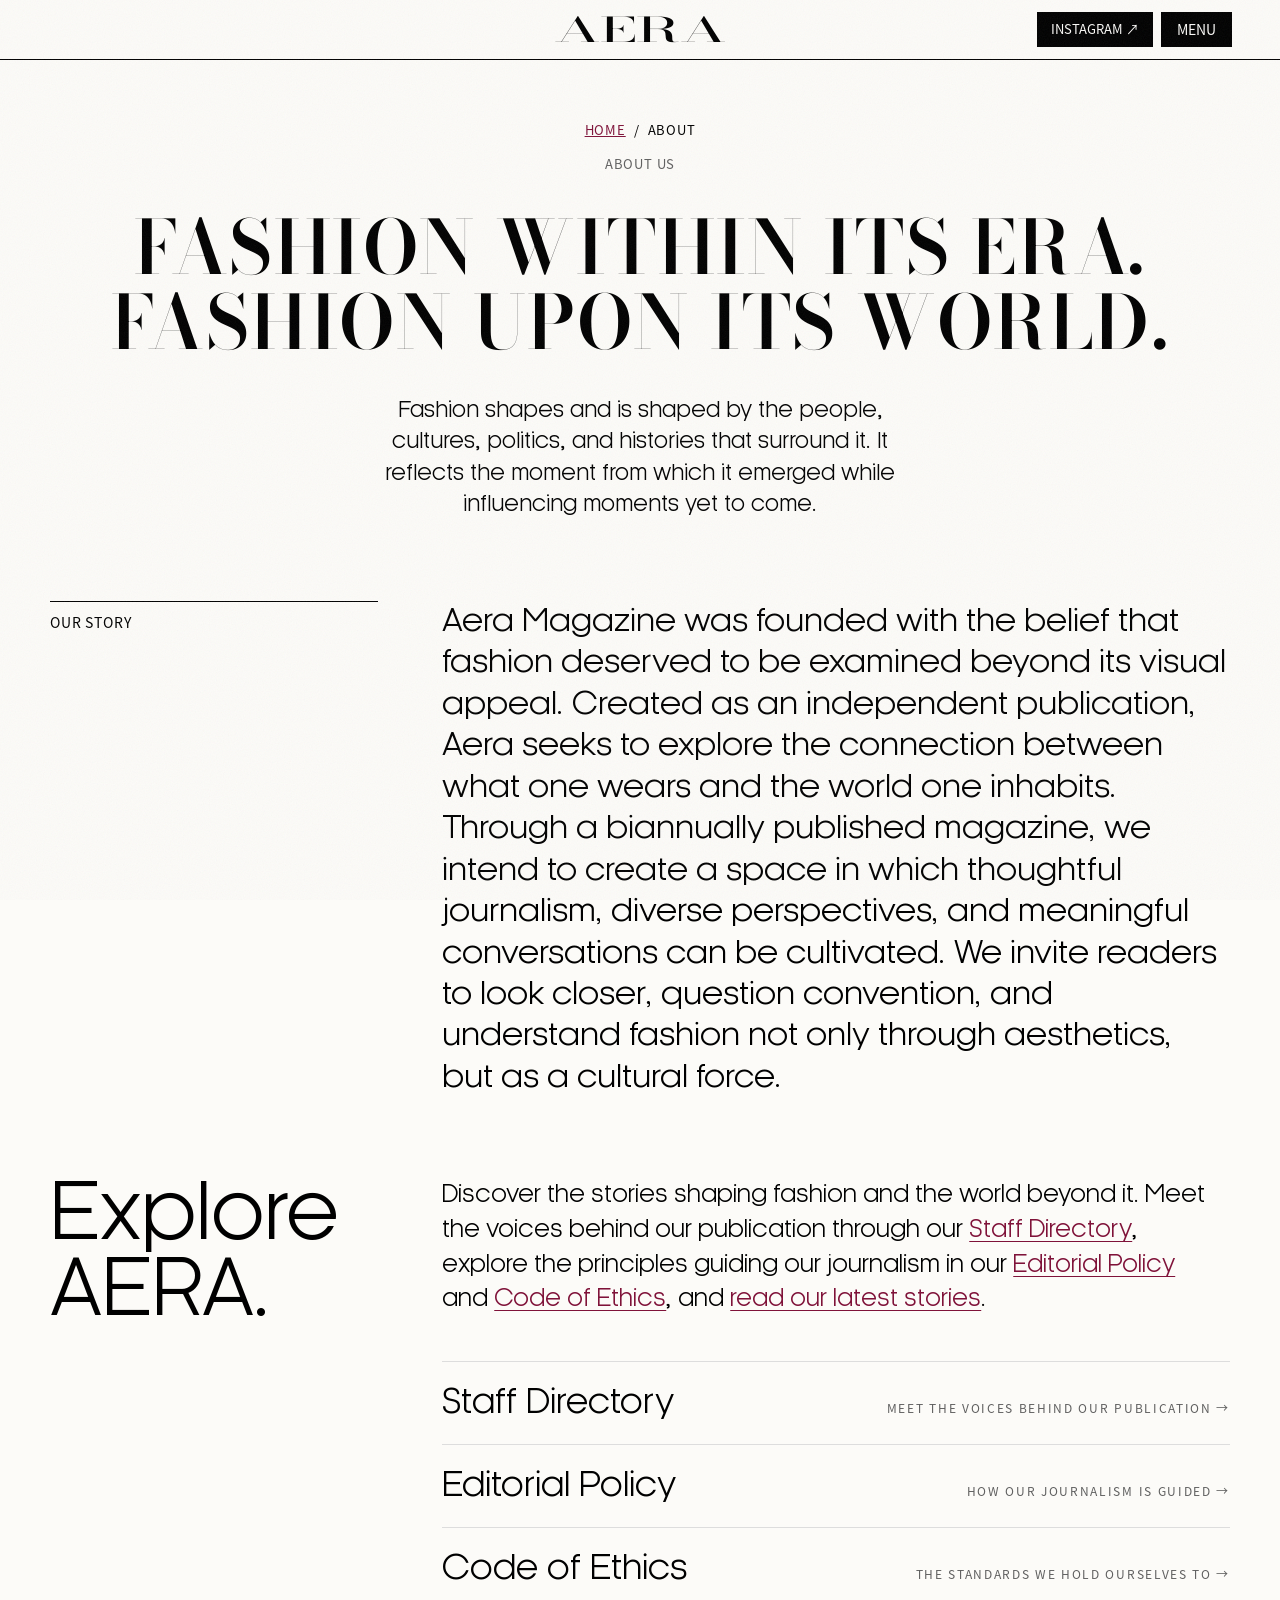
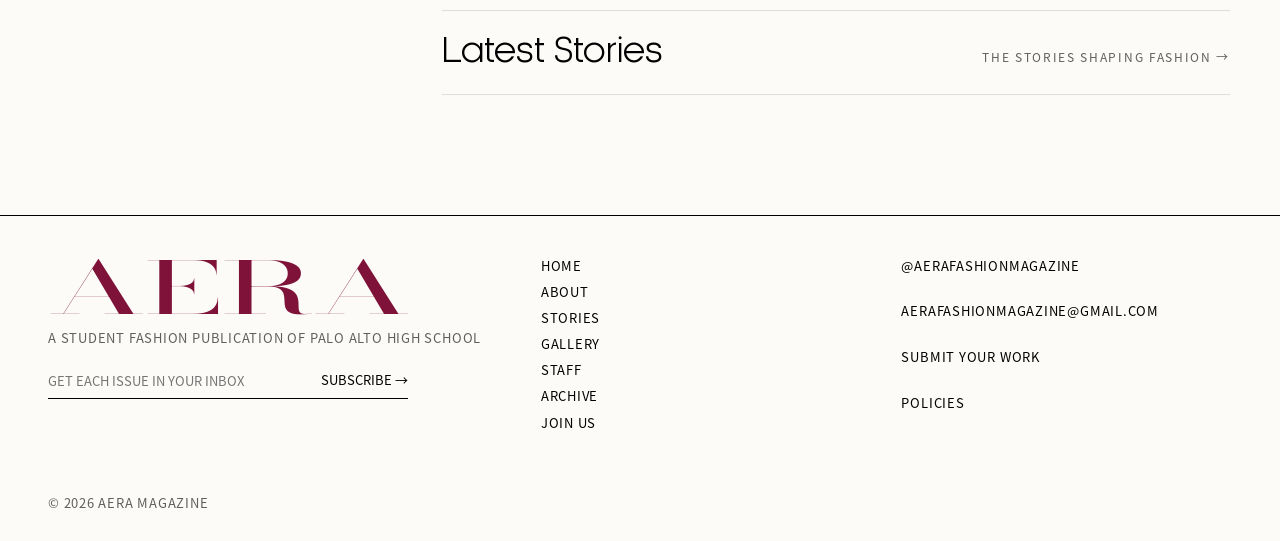
==== commit f2152b38: "Rewrite the About page: our story and an Explore AERA links section New headline/intro/founding copy" ====
--- a/about.html
+++ b/about.html
@@ -4,72 +4,52 @@
   <meta charset="utf-8">
   <meta name="viewport" content="width=device-width, initial-scale=1">
   <title>About — Aera Magazine</title>
-  <meta name="description" content="The mission, values and story of Aera Magazine.">
+  <meta name="description" content="Why Aera Magazine was founded and what we believe: fashion within its era, fashion upon its world. Meet our staff, read our policies and our stories.">
   <link rel="preconnect" href="https://fonts.googleapis.com">
   <link rel="preconnect" href="https://fonts.gstatic.com" crossorigin>
   <link href="https://fonts.googleapis.com/css2?family=Anton&family=Bodoni+Moda:opsz,wght@6..96,400..700&family=Pinyon+Script&display=swap" rel="stylesheet">
   <link rel="preload" href="assets/fonts/OPTIOnyx.otf" as="font" type="font/otf" crossorigin>
-  <link rel="stylesheet" href="assets/css/style.css?v=2026111222451">
+  <link rel="stylesheet" href="assets/css/style.css?v=2026111419021">
 </head>
 <body data-page="about">
   <div id="site-header"></div>
   <main>
     <header class="page-head about-head">
-      <span class="kicker mono">about us · our mission</span>
+      <span class="kicker mono">about us</span>
       <h1 class="page-title about-title">Fashion within its era.<br>Fashion upon its world.</h1>
     </header>
 
-    <!-- WHO ARE WE -->
-    <p class="reveal about-lead">As a club, we’re a space for everyone to express their creativity, curiosity and boldness.</p>
+    <p class="reveal about-lead">Fashion shapes and is shaped by the people, cultures, politics, and histories that surround it. It reflects the moment from which it emerged while influencing moments yet to come.</p>
 
     <div class="divider" aria-hidden="true"></div>
 
     <div class="wrap">
-      <!-- OUR MISSION -->
-      <div class="section-label"><h2>our mission</h2><span class="mono muted">through a fashion lens</span></div>
-      <p class="reveal about-mission">We want to bring awareness to different parts of society through a fashion lens, with a focus on cultural, political and environmental issues. Along the way, we want to amplify student voices and encourage people to be untypical.</p>
-
-      <div class="values values-3">
-        <div class="value reveal"><div class="num">01</div><h3>Fashion &amp; Culture</h3><p>Art, music, identity and the way we live, told through what we wear.</p></div>
-        <div class="value reveal"><div class="num">02</div><h3>Fashion &amp; Politics</h3><p>How clothing carries power, protest and the issues of our time.</p></div>
-        <div class="value reveal"><div class="num">03</div><h3>Fashion &amp; Environment</h3><p>Where our clothes come from, and how fashion can do better for the planet.</p></div>
-      </div>
-
-      <!-- WHAT ARE WE CREATING -->
-      <section class="history">
-        <div class="reveal" style="text-align:center">
-          <div class="big-num" aria-hidden="true">01</div>
-          <span class="mono">magazine every semester</span>
-        </div>
-        <div class="reveal">
-          <div class="section-label"><h2>what are we creating?</h2></div>
-          <div class="about-copy">
-            <p>We publish one magazine each semester. Every issue has stories from our three sections: fashion and culture, fashion and politics, and fashion and environment.</p>
-            <p>Meetings are for working on the magazine, and we also host guest speakers, talks on current events and other activities.</p>
-          </div>
-          <p class="about-btns"><a class="btn" href="staff.html">meet the staff →</a><a class="btn ghost" href="stories.html">read our stories</a></p>
-        </div>
+      <!-- WHY AERA EXISTS -->
+      <section class="about-story">
+        <div class="section-label reveal"><h2>our story</h2></div>
+        <p class="reveal about-mission">Aera Magazine was founded with the belief that fashion deserved to be examined beyond its visual appeal. Created as an independent publication, Aera seeks to explore the connection between what one wears and the world one inhabits. Through a biannually published magazine, we intend to create a space in which thoughtful journalism, diverse perspectives, and meaningful conversations can be cultivated. We invite readers to look closer, question convention, and understand fashion not only through aesthetics, but as a cultural force.</p>
       </section>
 
       <div class="divider" aria-hidden="true"></div>
 
-      <!-- LOGISTICS / JOIN -->
-      <section style="max-width:720px;margin:0 auto">
+      <!-- EXPLORE: staff, policies, stories (change a link by editing its href) -->
+      <section class="about-explore">
+        <h2 class="reveal about-explore-title">Explore AERA.</h2>
         <div class="reveal">
-          <div class="section-label"><h2>come find us</h2><span class="mono muted">join anytime</span></div>
-          <ul class="roles">
-            <li>Location <span class="mono">room 310 · language building</span></li>
-            <li>Meeting time <span class="mono">every thursday @ lunch</span></li>
+          <p>Discover the stories shaping fashion and the world beyond it. Meet the voices behind our publication through our <a href="staff.html">Staff Directory</a>, explore the principles guiding our journalism in our <a href="join.html#editorial-policy">Editorial Policy</a> and <a href="join.html#code-of-ethics">Code of Ethics</a>, and <a href="stories.html">read our latest stories</a>.</p>
+          <ul class="explore-list">
+            <li><a href="staff.html"><span class="t">Staff Directory</span><span class="d">meet the voices behind our publication →</span></a></li>
+            <li><a href="join.html#editorial-policy"><span class="t">Editorial Policy</span><span class="d">how our journalism is guided →</span></a></li>
+            <li><a href="join.html#code-of-ethics"><span class="t">Code of Ethics</span><span class="d">the standards we hold ourselves to →</span></a></li>
+            <li><a href="stories.html"><span class="t">Latest Stories</span><span class="d">the stories shaping fashion →</span></a></li>
           </ul>
-          <p style="margin-top:28px"><a class="btn" href="join.html" data-view="join →">join us today →</a></p>
         </div>
       </section>
-
     </div>
   </main>
   <div id="site-footer"></div>
-  <script src="assets/js/data.js?v=2026111222451"></script>
-  <script src="assets/js/main.js?v=2026111222451"></script>
+  <script src="assets/js/data.js?v=2026111419021"></script>
+  <script src="assets/js/main.js?v=2026111419021"></script>
 
 </body>
 </html>
--- a/assets/css/style.css
+++ b/assets/css/style.css
@@ -769,3 +769,50 @@
   .feed-right { gap: 28px; }
 }
 @media (max-width: 560px) { .feed-left { grid-template-columns: 1fr; } }
+
+/* ---------- home hero: a magazine that opens and turns its pages ---------- */
+.mag-hero { display: grid; justify-items: center; padding: clamp(20px, 3.5vw, 44px) var(--gutter) clamp(8px, 2vw, 24px); }
+.mag-stage {
+  --mag-h: min(76vh, 780px);                       /* how tall the open magazine is: about three quarters of the screen */
+  position: relative; width: min(100%, calc(var(--mag-h) * 1.44)); aspect-ratio: 1.44 / 1;   /* an open spread is 1.44 times wider than tall */
+  cursor: pointer; -webkit-tap-highlight-color: transparent;
+  filter: drop-shadow(0 26px 28px rgba(51, 11, 19, .2));
+  opacity: 0; transition: opacity .6s;
+}
+.mag-stage.is-ready { opacity: 1; }
+.mag-book { position: absolute; inset: 0; perspective: 2600px; }
+.mag-book.is-sliding { transition: transform var(--mag-flip-ms, 1100ms) cubic-bezier(.65, .05, .3, 1); }
+.mag-stage.is-closed .mag-book { transform: translateX(-25%); }   /* closed: the cover (the right page) sits in the middle */
+.mag-pg { position: absolute; top: 0; bottom: 0; width: 50%; background: #fff no-repeat; }
+.mag-pg-l { left: 0; box-shadow: -2px 0 0 #ECE7DC, -4px 0 0 #FBF9F4, -6px 0 0 #DCD6C9; }   /* a few paper edges */
+.mag-pg-r { right: 0; box-shadow: 2px 0 0 #ECE7DC, 4px 0 0 #FBF9F4, 6px 0 0 #DCD6C9; }
+.mag-flip { position: absolute; top: 0; bottom: 0; left: 50%; width: 50%; z-index: 3; display: none; transform-origin: left center; transform-style: preserve-3d; }
+.mag-face { position: absolute; inset: 0; background: #fff no-repeat; backface-visibility: hidden; -webkit-backface-visibility: hidden; }
+.mag-face.mag-back { transform: rotateY(180deg); }
+[data-mag-kind="l"] { background-size: 200% 100%; background-position: 0 0; }       /* left half of a spread picture */
+[data-mag-kind="r"] { background-size: 200% 100%; background-position: 100% 0; }    /* right half of a spread picture */
+[data-mag-kind="c"] { background-size: cover; background-position: center; }         /* a single page, like the cover */
+/* soft shading where the pages curve into the spine */
+.mag-pg::after, .mag-face::after { content: ""; position: absolute; inset: 0; pointer-events: none; }
+.mag-pg-r::after, .mag-face.mag-front::after { background: linear-gradient(to right, rgba(0, 0, 0, .2), rgba(0, 0, 0, 0) 9%); }
+.mag-pg-l::after, .mag-face.mag-back::after { background: linear-gradient(to left, rgba(0, 0, 0, .2), rgba(0, 0, 0, 0) 9%); }
+.mag-stage:focus-visible { outline: 2px solid var(--ink); outline-offset: 14px; }
+@media (prefers-reduced-motion: reduce) { .mag-book.is-sliding { transition: none; } }
+
+/* ---------- about page: our story + explore ---------- */
+.about-story, .about-explore { display: grid; grid-template-columns: minmax(0, 1fr) minmax(0, 2.4fr); gap: clamp(24px, 5vw, 80px); max-width: 1180px; margin: 0 auto; align-items: start; }
+.about-story .about-mission { margin: 0; max-width: none; }
+.about-explore-title { font-family: var(--f-didone); font-weight: 400; font-size: clamp(44px, 6vw, 92px); line-height: .98; letter-spacing: 0; margin: 0; }
+.about-explore p { font-size: clamp(19px, 1.8vw, 24px); line-height: 1.5; max-width: 34em; margin: 0 0 44px; }
+.about-explore p a { color: var(--logo); text-decoration: underline; text-underline-offset: 4px; text-decoration-thickness: 1px; }
+.explore-list { list-style: none; margin: 0; padding: 0; border-bottom: 1px solid var(--line); }
+.explore-list li { border-top: 1px solid var(--line); }
+.explore-list a { display: flex; justify-content: space-between; align-items: baseline; gap: 20px; padding: 22px 0; color: inherit; text-decoration: none; }
+.explore-list .t { font-family: var(--f-serif); font-size: clamp(24px, 2.6vw, 36px); line-height: 1.15; }
+.explore-list .d { font-family: var(--f-mono); text-transform: uppercase; font-size: 12px; letter-spacing: .14em; color: var(--muted); text-align: right; white-space: nowrap; }
+.explore-list a:hover .t { text-decoration: underline; text-underline-offset: 6px; text-decoration-thickness: 1px; }
+@media (max-width: 860px) {
+  .about-story, .about-explore { grid-template-columns: 1fr; gap: 20px; }
+  .explore-list a { flex-direction: column; align-items: flex-start; gap: 6px; }
+  .explore-list .d { text-align: left; }
+}
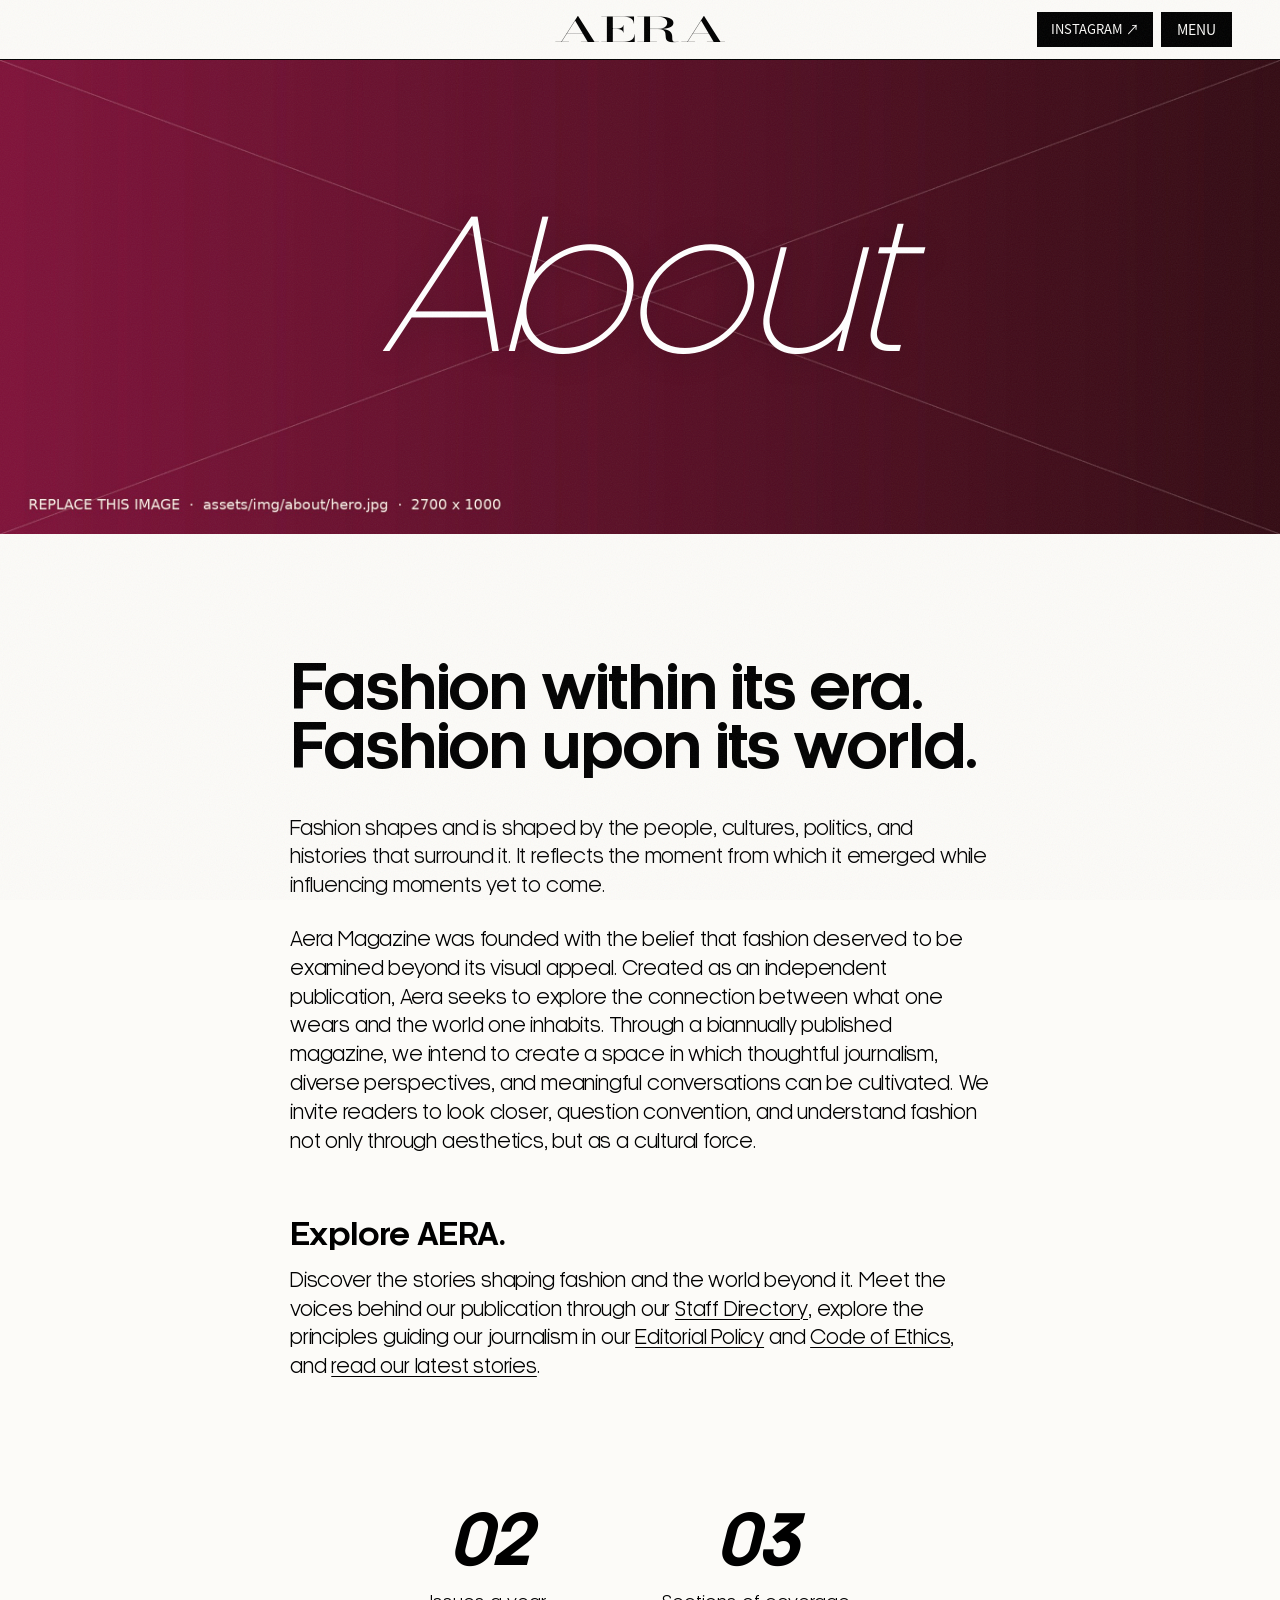
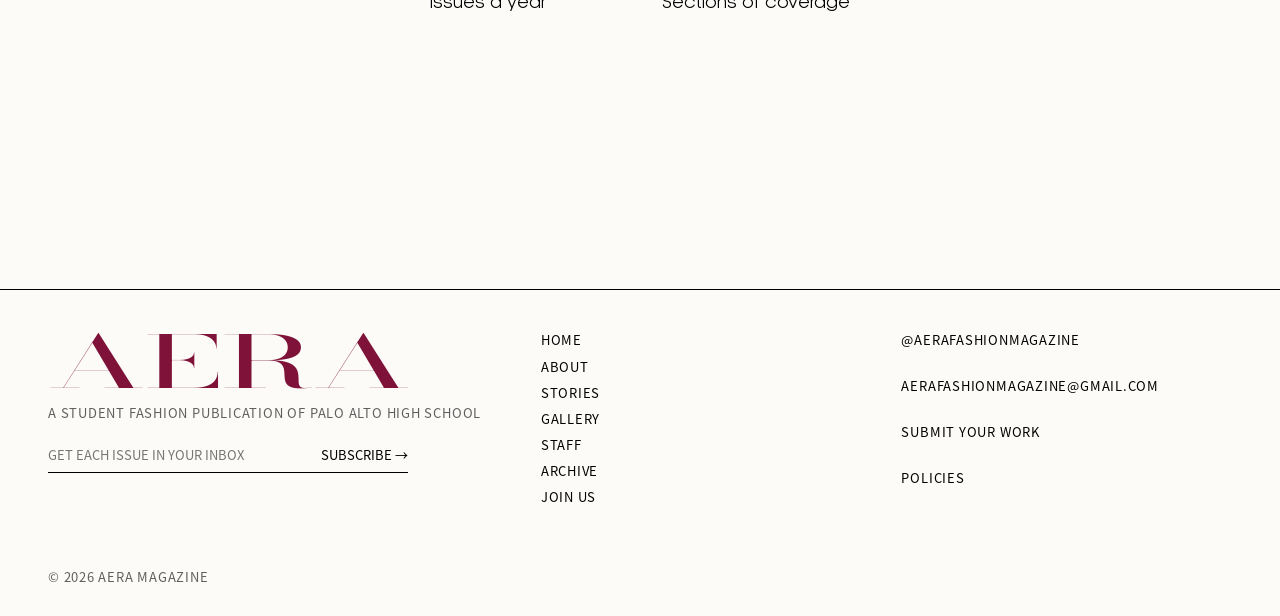
==== commit cb0a71ac: "Restyle the About page: banner, centred column and big numbers Full-width banner with a large light " ====
--- a/about.html
+++ b/about.html
@@ -9,47 +9,35 @@
   <link rel="preconnect" href="https://fonts.gstatic.com" crossorigin>
   <link href="https://fonts.googleapis.com/css2?family=Anton&family=Bodoni+Moda:opsz,wght@6..96,400..700&family=Pinyon+Script&display=swap" rel="stylesheet">
   <link rel="preload" href="assets/fonts/OPTIOnyx.otf" as="font" type="font/otf" crossorigin>
-  <link rel="stylesheet" href="assets/css/style.css?v=2026111419021">
+  <link rel="stylesheet" href="assets/css/style.css?v=2026111419201">
 </head>
 <body data-page="about">
   <div id="site-header"></div>
   <main>
-    <header class="page-head about-head">
-      <span class="kicker mono">about us</span>
-      <h1 class="page-title about-title">Fashion within its era.<br>Fashion upon its world.</h1>
-    </header>
+    <!-- BANNER: replace assets/img/about/hero.jpg with your photo (same file name, about 2700 x 1000).
+         The big "About" is white, so pick a photo where white text is readable. -->
+    <section class="about-hero">
+      <img src="assets/img/about/hero.jpg" alt="" width="2700" height="1000">
+      <h1 class="about-hero-title">About</h1>
+    </section>
 
-    <p class="reveal about-lead">Fashion shapes and is shaped by the people, cultures, politics, and histories that surround it. It reflects the moment from which it emerged while influencing moments yet to come.</p>
+    <div class="about-col">
+      <h2 class="reveal about-heading">Fashion within its era.<br>Fashion upon its world.</h2>
+      <p class="reveal">Fashion shapes and is shaped by the people, cultures, politics, and histories that surround it. It reflects the moment from which it emerged while influencing moments yet to come.</p>
+      <p class="reveal">Aera Magazine was founded with the belief that fashion deserved to be examined beyond its visual appeal. Created as an independent publication, Aera seeks to explore the connection between what one wears and the world one inhabits. Through a biannually published magazine, we intend to create a space in which thoughtful journalism, diverse perspectives, and meaningful conversations can be cultivated. We invite readers to look closer, question convention, and understand fashion not only through aesthetics, but as a cultural force.</p>
+      <h3 class="reveal about-sub">Explore AERA.</h3>
+      <p class="reveal">Discover the stories shaping fashion and the world beyond it. Meet the voices behind our publication through our <a href="staff.html">Staff Directory</a>, explore the principles guiding our journalism in our <a href="join.html#editorial-policy">Editorial Policy</a> and <a href="join.html#code-of-ethics">Code of Ethics</a>, and <a href="stories.html">read our latest stories</a>.</p>
+    </div>
 
-    <div class="divider" aria-hidden="true"></div>
-
-    <div class="wrap">
-      <!-- WHY AERA EXISTS -->
-      <section class="about-story">
-        <div class="section-label reveal"><h2>our story</h2></div>
-        <p class="reveal about-mission">Aera Magazine was founded with the belief that fashion deserved to be examined beyond its visual appeal. Created as an independent publication, Aera seeks to explore the connection between what one wears and the world one inhabits. Through a biannually published magazine, we intend to create a space in which thoughtful journalism, diverse perspectives, and meaningful conversations can be cultivated. We invite readers to look closer, question convention, and understand fashion not only through aesthetics, but as a cultural force.</p>
-      </section>
-
-      <div class="divider" aria-hidden="true"></div>
-
-      <!-- EXPLORE: staff, policies, stories (change a link by editing its href) -->
-      <section class="about-explore">
-        <h2 class="reveal about-explore-title">Explore AERA.</h2>
-        <div class="reveal">
-          <p>Discover the stories shaping fashion and the world beyond it. Meet the voices behind our publication through our <a href="staff.html">Staff Directory</a>, explore the principles guiding our journalism in our <a href="join.html#editorial-policy">Editorial Policy</a> and <a href="join.html#code-of-ethics">Code of Ethics</a>, and <a href="stories.html">read our latest stories</a>.</p>
-          <ul class="explore-list">
-            <li><a href="staff.html"><span class="t">Staff Directory</span><span class="d">meet the voices behind our publication →</span></a></li>
-            <li><a href="join.html#editorial-policy"><span class="t">Editorial Policy</span><span class="d">how our journalism is guided →</span></a></li>
-            <li><a href="join.html#code-of-ethics"><span class="t">Code of Ethics</span><span class="d">the standards we hold ourselves to →</span></a></li>
-            <li><a href="stories.html"><span class="t">Latest Stories</span><span class="d">the stories shaping fashion →</span></a></li>
-          </ul>
-        </div>
-      </section>
-    </div>
+    <!-- the two big numbers: change the number (.n) and its label (.c) -->
+    <ul class="reveal about-stats">
+      <li><span class="n">02</span><span class="c">Issues a year</span></li>
+      <li><span class="n">03</span><span class="c">Sections of coverage</span></li>
+    </ul>
   </main>
   <div id="site-footer"></div>
-  <script src="assets/js/data.js?v=2026111419021"></script>
-  <script src="assets/js/main.js?v=2026111419021"></script>
+  <script src="assets/js/data.js?v=2026111419201"></script>
+  <script src="assets/js/main.js?v=2026111419201"></script>
 
 </body>
 </html>
--- a/assets/css/style.css
+++ b/assets/css/style.css
@@ -799,20 +799,17 @@
 .mag-stage:focus-visible { outline: 2px solid var(--ink); outline-offset: 14px; }
 @media (prefers-reduced-motion: reduce) { .mag-book.is-sliding { transition: none; } }
 
-/* ---------- about page: our story + explore ---------- */
-.about-story, .about-explore { display: grid; grid-template-columns: minmax(0, 1fr) minmax(0, 2.4fr); gap: clamp(24px, 5vw, 80px); max-width: 1180px; margin: 0 auto; align-items: start; }
-.about-story .about-mission { margin: 0; max-width: none; }
-.about-explore-title { font-family: var(--f-didone); font-weight: 400; font-size: clamp(44px, 6vw, 92px); line-height: .98; letter-spacing: 0; margin: 0; }
-.about-explore p { font-size: clamp(19px, 1.8vw, 24px); line-height: 1.5; max-width: 34em; margin: 0 0 44px; }
-.about-explore p a { color: var(--logo); text-decoration: underline; text-underline-offset: 4px; text-decoration-thickness: 1px; }
-.explore-list { list-style: none; margin: 0; padding: 0; border-bottom: 1px solid var(--line); }
-.explore-list li { border-top: 1px solid var(--line); }
-.explore-list a { display: flex; justify-content: space-between; align-items: baseline; gap: 20px; padding: 22px 0; color: inherit; text-decoration: none; }
-.explore-list .t { font-family: var(--f-serif); font-size: clamp(24px, 2.6vw, 36px); line-height: 1.15; }
-.explore-list .d { font-family: var(--f-mono); text-transform: uppercase; font-size: 12px; letter-spacing: .14em; color: var(--muted); text-align: right; white-space: nowrap; }
-.explore-list a:hover .t { text-decoration: underline; text-underline-offset: 6px; text-decoration-thickness: 1px; }
-@media (max-width: 860px) {
-  .about-story, .about-explore { grid-template-columns: 1fr; gap: 20px; }
-  .explore-list a { flex-direction: column; align-items: flex-start; gap: 6px; }
-  .explore-list .d { text-align: left; }
-}
+/* ---------- about page: banner, centred column, big numbers ---------- */
+@font-face { font-family: 'Kamerik'; src: url('../fonts/kamerik-light.woff2') format('woff2'); font-weight: 300; font-display: swap; }
+.about-hero { position: relative; height: max(230px, min(37vw, 72vh)); overflow: hidden; background: var(--mahogany); }   /* about 2.7 times wider than tall, never shorter than 230px */
+.about-hero img { position: absolute; inset: 0; width: 100%; height: 100%; object-fit: cover; display: block; }
+.about-hero-title { position: absolute; inset: 0; display: grid; place-items: center; margin: 0; color: #fff; font-family: var(--f-serif); font-weight: 300; font-style: italic; font-size: clamp(72px, 14vw, 210px); line-height: 1; letter-spacing: -.02em; text-transform: none; text-shadow: 0 2px 30px rgba(0, 0, 0, .25); }
+.about-col { width: min(100% - 2 * var(--gutter), 700px); margin: 0 auto; padding: clamp(64px, 10vw, 150px) 0 clamp(56px, 8vw, 110px); }
+.about-heading { font-family: var(--f-cond); font-weight: 700; font-size: clamp(36px, 4.7vw, 66px); line-height: .98; letter-spacing: -.035em; text-transform: none; margin: 0 0 .6em; }
+.about-col p { font-family: var(--f-serif); font-size: clamp(18px, 1.5vw, 21px); line-height: 1.5; letter-spacing: -.01em; margin: 0 0 1.3em; }
+.about-sub { font-family: var(--f-cond); font-weight: 700; font-size: clamp(26px, 2.4vw, 34px); line-height: 1.1; letter-spacing: -.02em; text-transform: none; margin: 2em 0 .5em; }
+.about-col a { color: inherit; text-decoration: underline; text-underline-offset: 3px; text-decoration-thickness: 1px; }
+.about-col a:hover { color: var(--logo); }
+.about-stats { list-style: none; display: flex; justify-content: center; gap: clamp(40px, 9vw, 140px); margin: 0; padding: 0 var(--gutter) clamp(90px, 12vw, 180px); text-align: center; }
+.about-stats .n { display: block; font-family: var(--f-cond); font-weight: 700; font-style: italic; font-size: clamp(48px, 5.4vw, 80px); line-height: 1; letter-spacing: -.03em; }
+.about-stats .c { display: block; margin-top: 10px; font-family: var(--f-serif); font-size: 17px; }
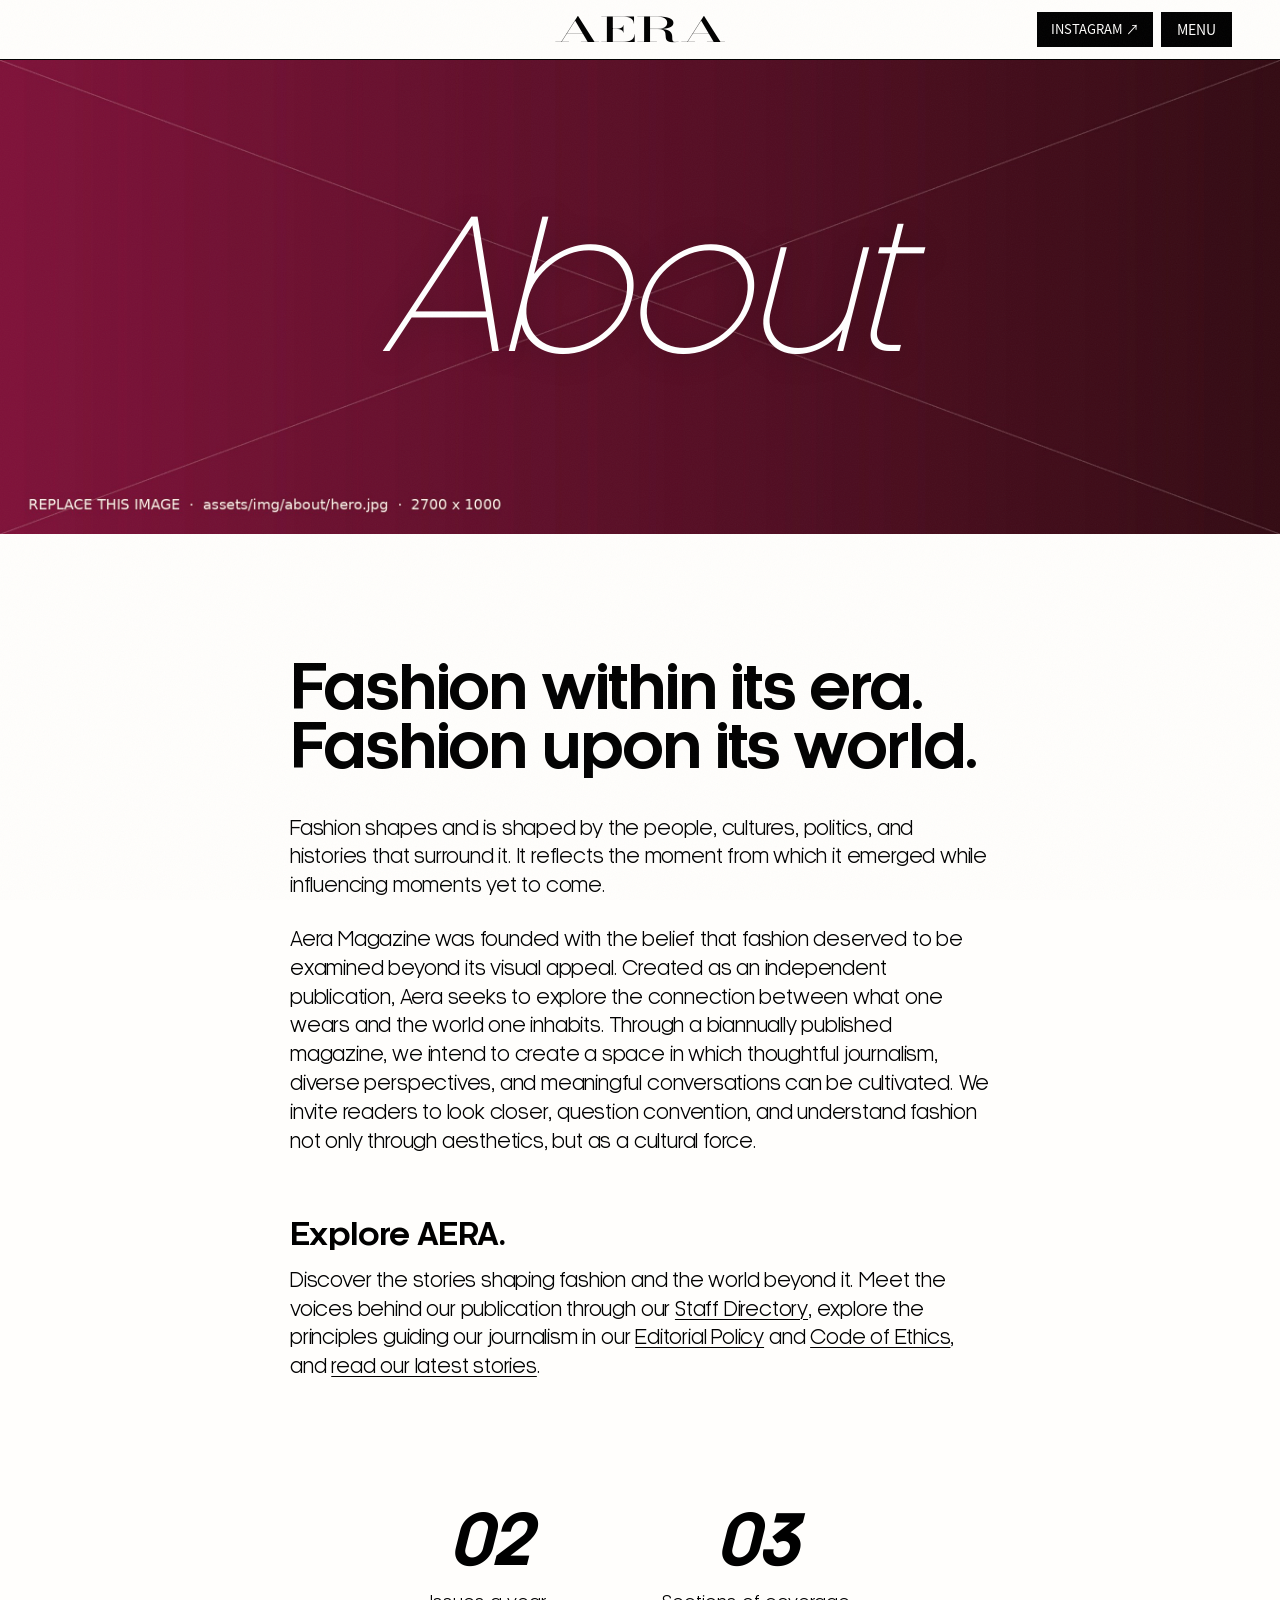
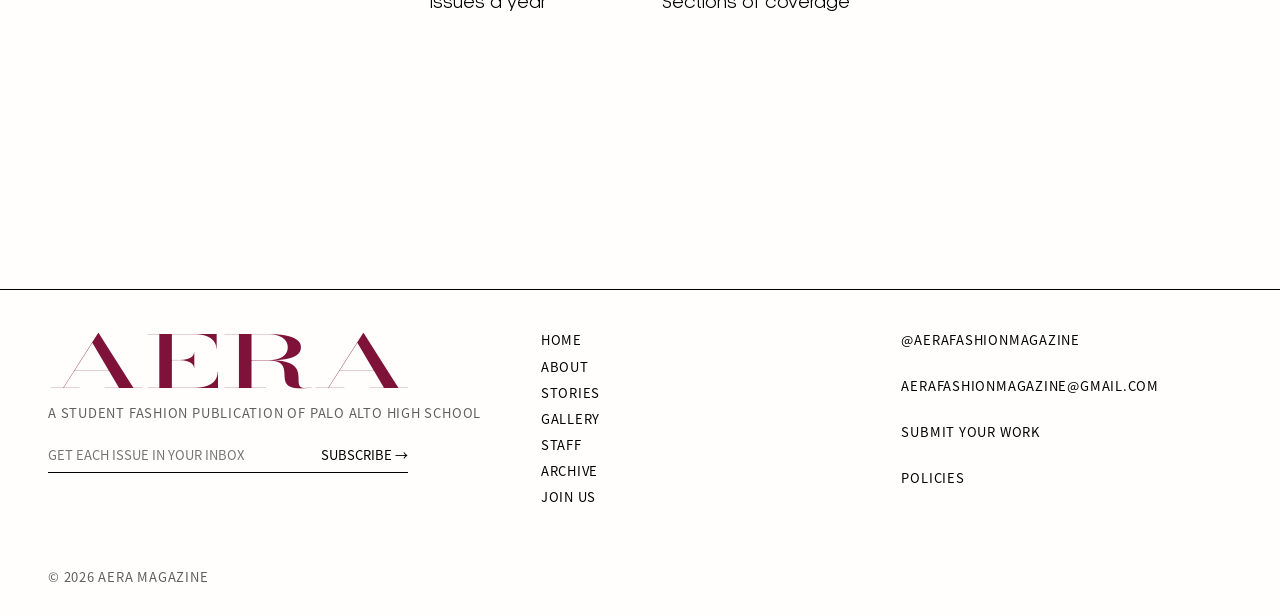
==== commit 3e9451d1: "Make the page background a purer white --paper goes from #FCFBF8 to #FFFEFC (near-white, faintest wa" ====
--- a/about.html
+++ b/about.html
@@ -9,7 +9,7 @@
   <link rel="preconnect" href="https://fonts.gstatic.com" crossorigin>
   <link href="https://fonts.googleapis.com/css2?family=Anton&family=Bodoni+Moda:opsz,wght@6..96,400..700&family=Pinyon+Script&display=swap" rel="stylesheet">
   <link rel="preload" href="assets/fonts/OPTIOnyx.otf" as="font" type="font/otf" crossorigin>
-  <link rel="stylesheet" href="assets/css/style.css?v=2026111419201">
+  <link rel="stylesheet" href="assets/css/style.css?v=2026111419301">
 </head>
 <body data-page="about">
   <div id="site-header"></div>
@@ -36,8 +36,8 @@
     </ul>
   </main>
   <div id="site-footer"></div>
-  <script src="assets/js/data.js?v=2026111419201"></script>
-  <script src="assets/js/main.js?v=2026111419201"></script>
+  <script src="assets/js/data.js?v=2026111419301"></script>
+  <script src="assets/js/main.js?v=2026111419301"></script>
 
 </body>
 </html>
--- a/assets/css/style.css
+++ b/assets/css/style.css
@@ -17,7 +17,7 @@
 }
 
 :root {
-  --paper: #FCFBF8;   /* page background: white with a hint of warmth */
+  --paper: #FFFEFC;   /* page background: near-pure white with the faintest warmth */
   --panel: #F1EDE5;   /* soft stone behind the bookshelf and gallery ring */
   --ink: #000000;
   --muted: #5F5F5F;
@@ -79,7 +79,7 @@
   position: fixed; inset: 0;
   pointer-events: none;
   z-index: 9000;
-  opacity: .06;
+  opacity: .035;   /* light enough that the page still reads as white */
   background-image: url("data:image/svg+xml,%3Csvg xmlns='http://www.w3.org/2000/svg' width='180' height='180'%3E%3Cfilter id='n'%3E%3CfeTurbulence type='fractalNoise' baseFrequency='.85' numOctaves='3' stitchTiles='stitch'/%3E%3C/filter%3E%3Crect width='100%25' height='100%25' filter='url(%23n)'/%3E%3C/svg%3E");
 }
 
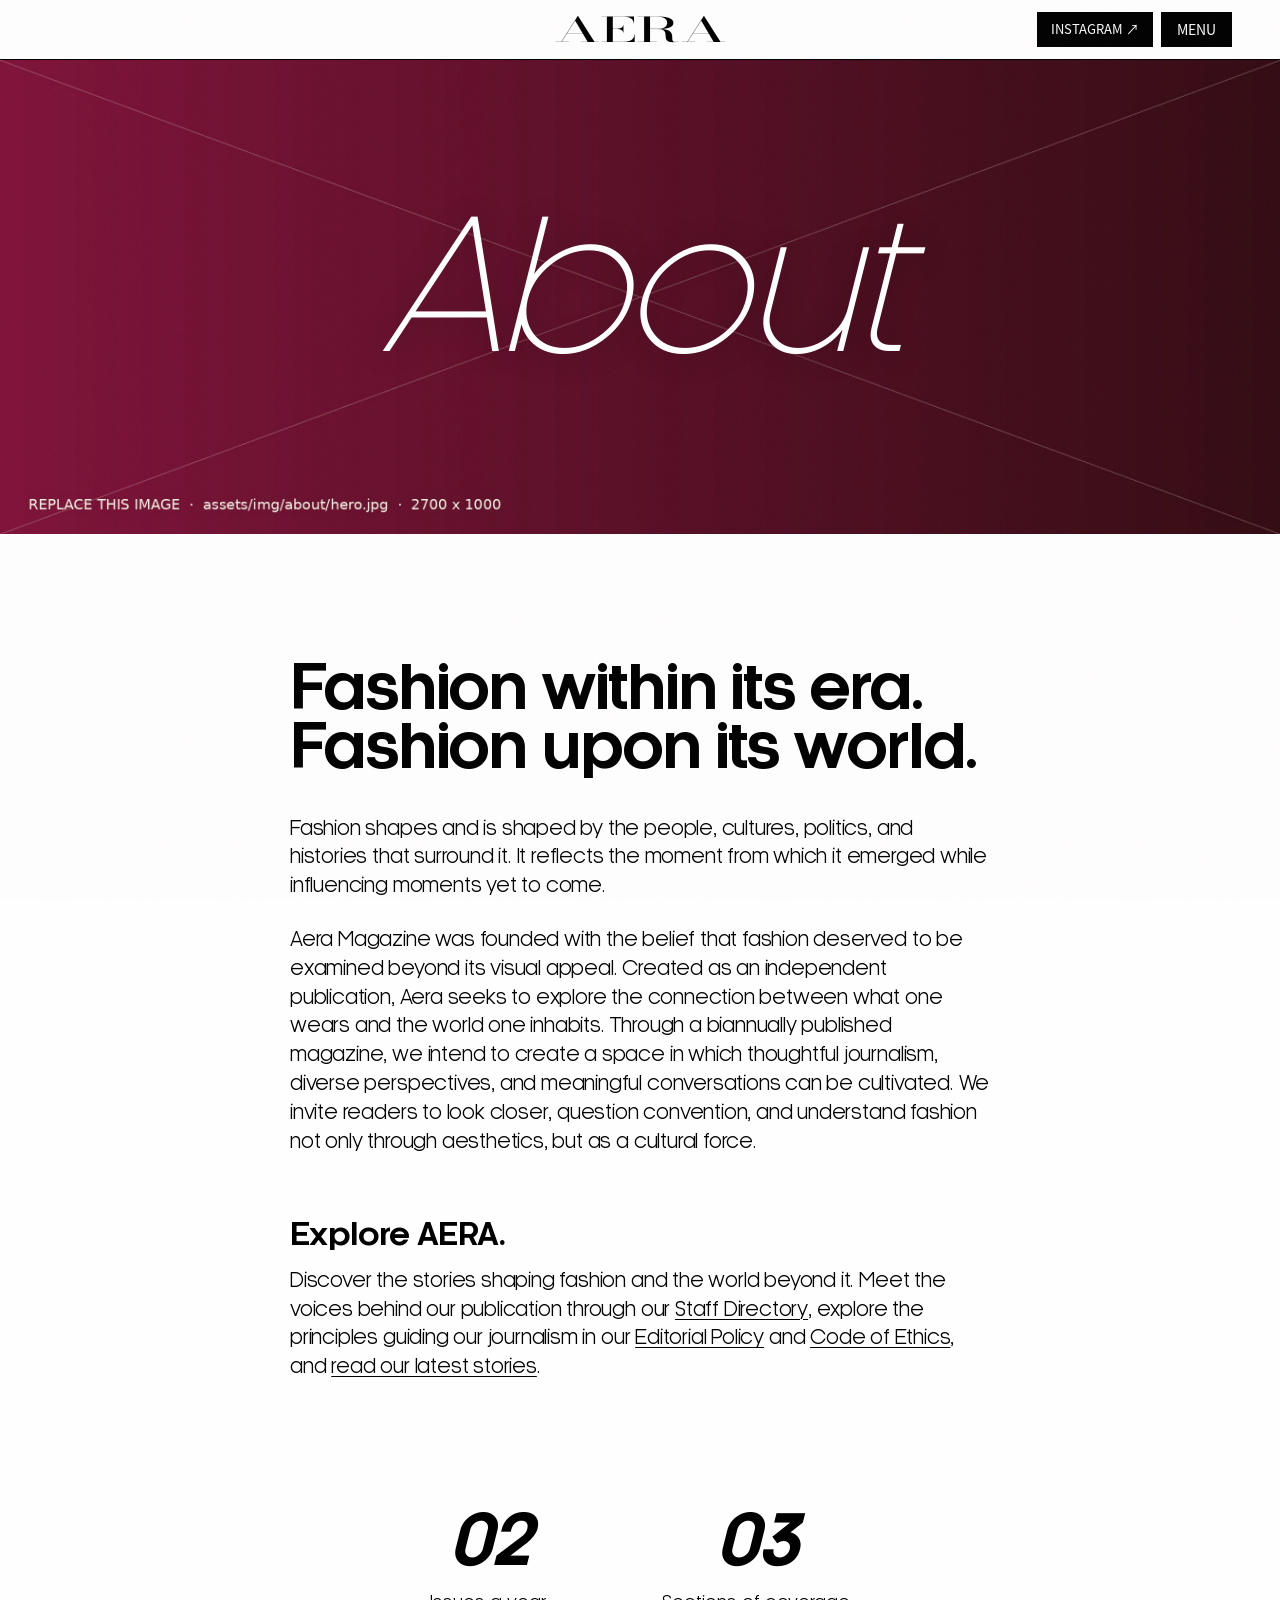
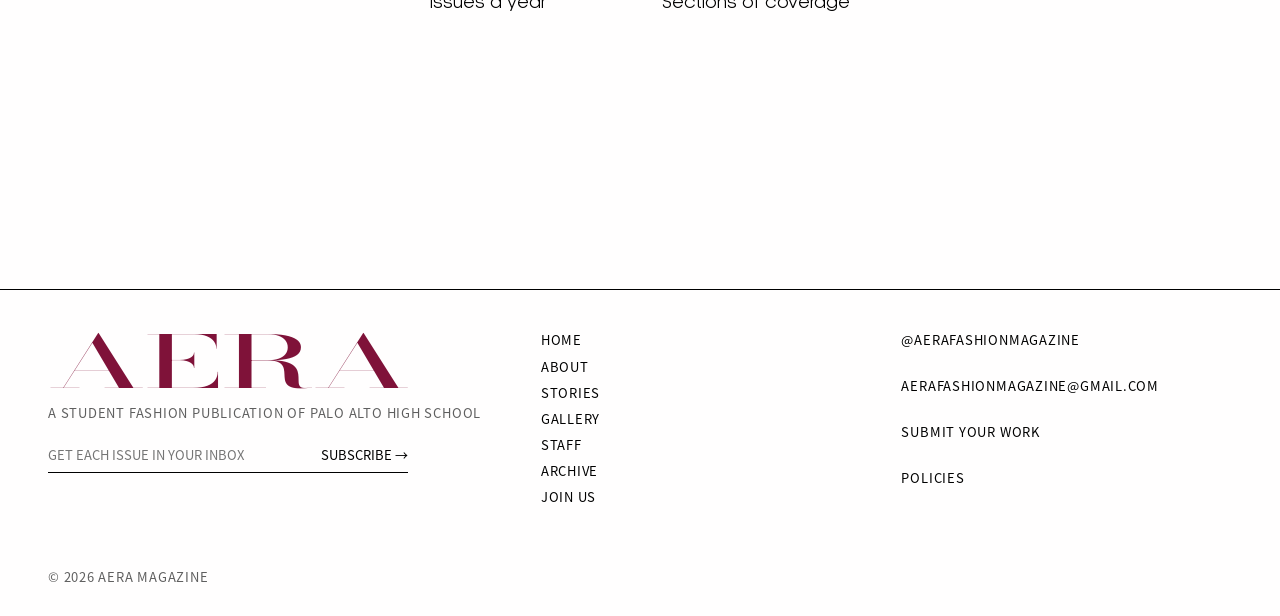
==== commit ecdd0d0c: "Set the page background to #FFFEFE Co-Authored-By: Claude Sonnet 5.5 <noreply@anthropic.com> Claude-" ====
--- a/about.html
+++ b/about.html
@@ -9,7 +9,7 @@
   <link rel="preconnect" href="https://fonts.gstatic.com" crossorigin>
   <link href="https://fonts.googleapis.com/css2?family=Anton&family=Bodoni+Moda:opsz,wght@6..96,400..700&family=Pinyon+Script&display=swap" rel="stylesheet">
   <link rel="preload" href="assets/fonts/OPTIOnyx.otf" as="font" type="font/otf" crossorigin>
-  <link rel="stylesheet" href="assets/css/style.css?v=2026111419301">
+  <link rel="stylesheet" href="assets/css/style.css?v=2026111419221">
 </head>
 <body data-page="about">
   <div id="site-header"></div>
@@ -36,8 +36,8 @@
     </ul>
   </main>
   <div id="site-footer"></div>
-  <script src="assets/js/data.js?v=2026111419301"></script>
-  <script src="assets/js/main.js?v=2026111419301"></script>
+  <script src="assets/js/data.js?v=2026111419221"></script>
+  <script src="assets/js/main.js?v=2026111419221"></script>
 
 </body>
 </html>
--- a/assets/css/style.css
+++ b/assets/css/style.css
@@ -17,7 +17,7 @@
 }
 
 :root {
-  --paper: #FFFEFC;   /* page background: near-pure white with the faintest warmth */
+  --paper: #FFFEFE;   /* page background: near-pure white, the faintest warm tint */
   --panel: #F1EDE5;   /* soft stone behind the bookshelf and gallery ring */
   --ink: #000000;
   --muted: #5F5F5F;
